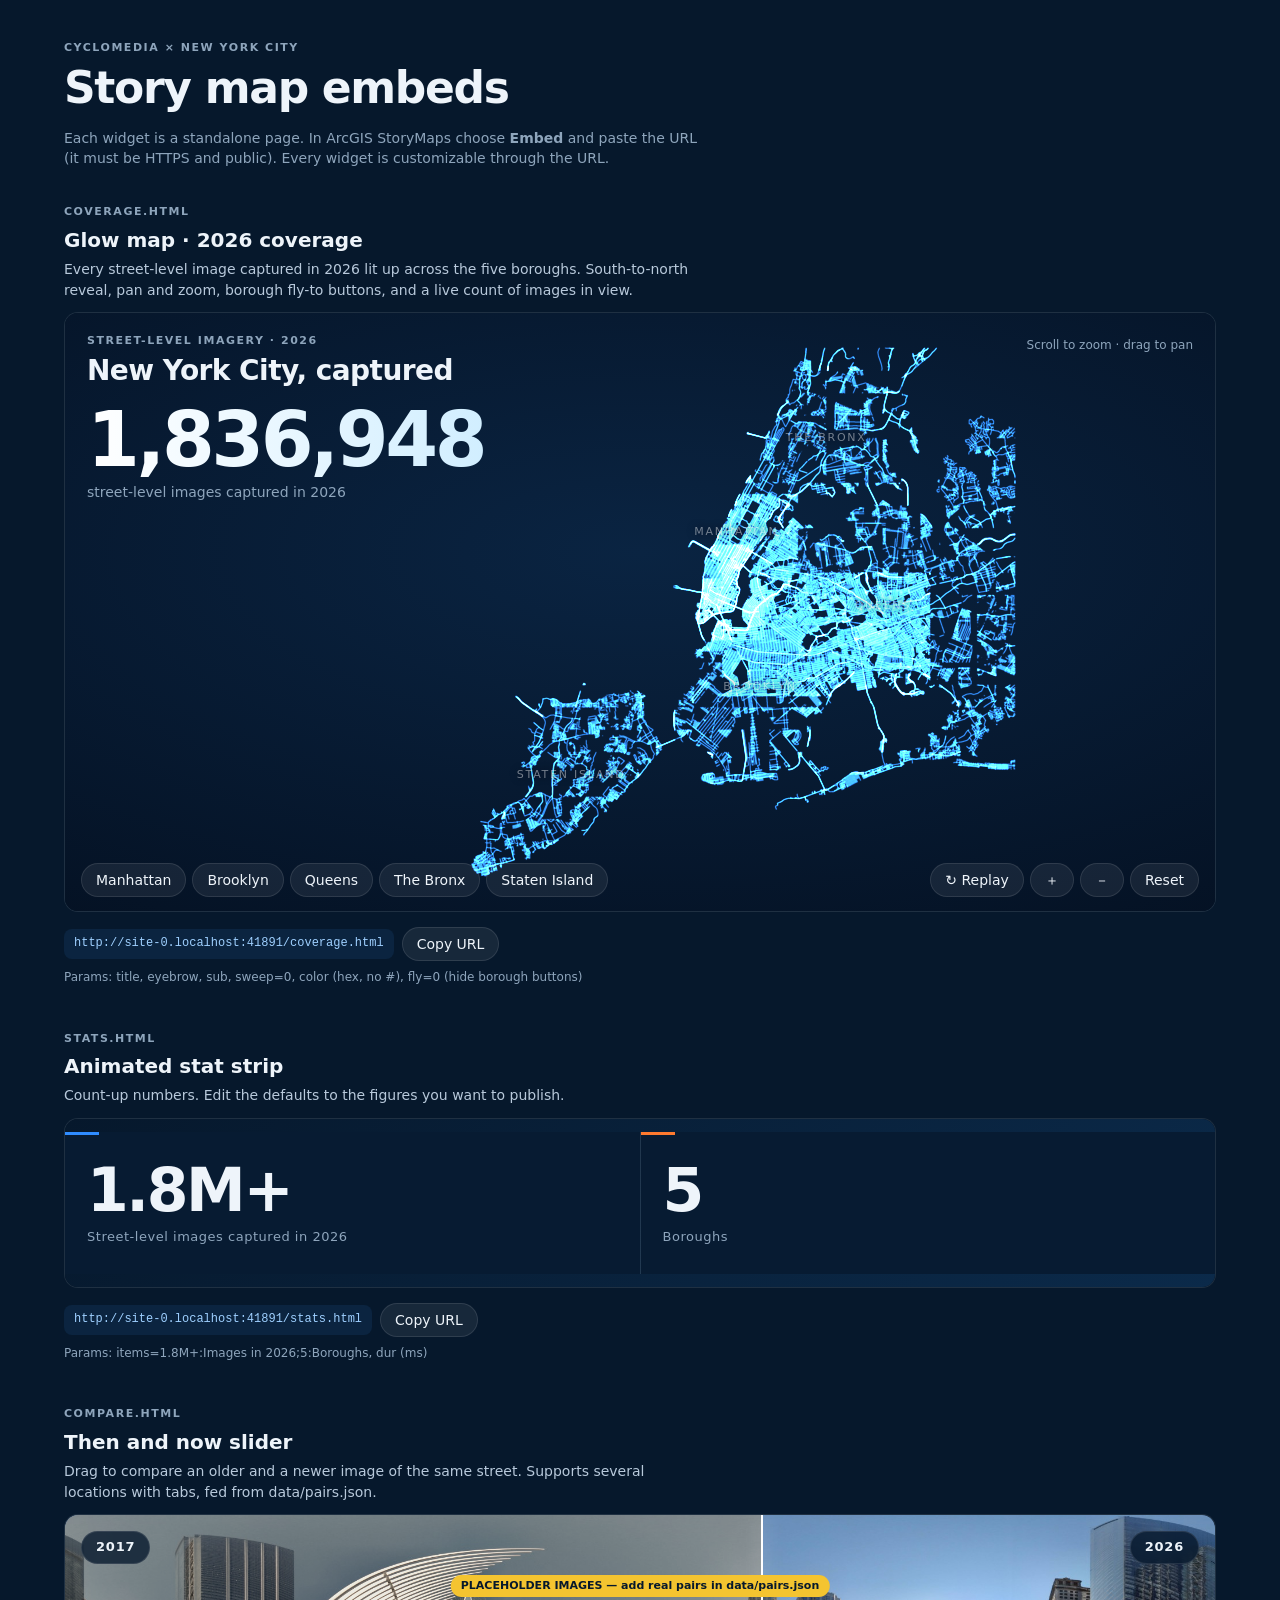
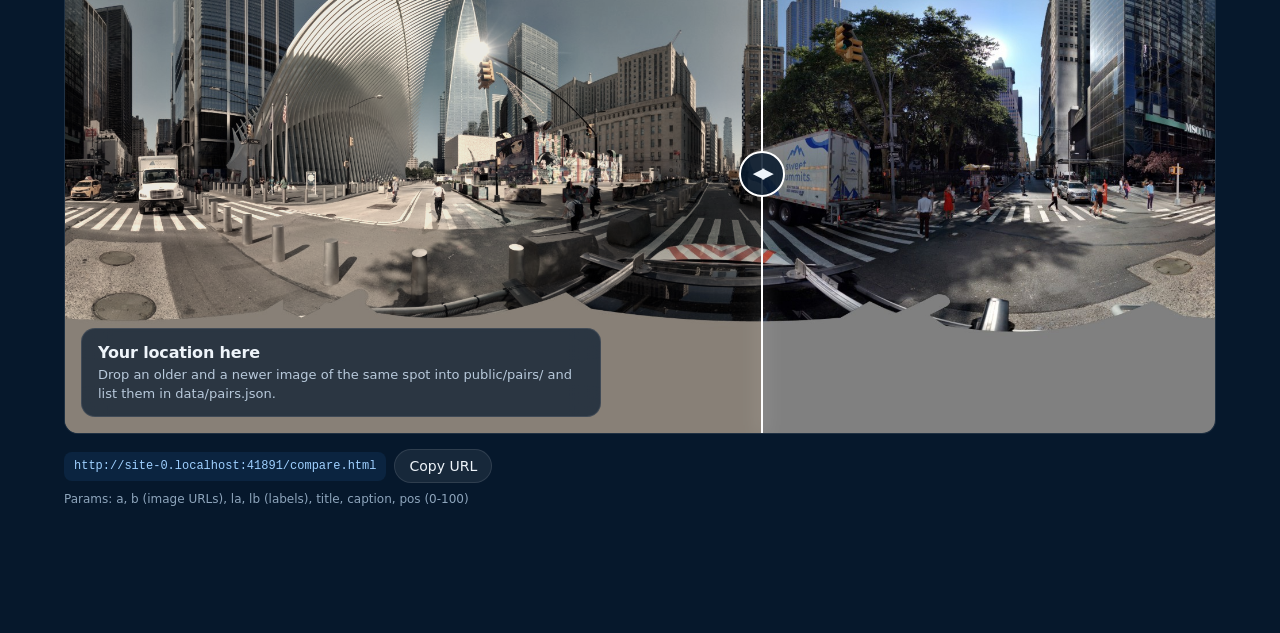
==== index.html @ e47feb4b "NYC story map embeds" ====
<!doctype html><html lang="en"><head><meta charset="utf-8"><meta name="viewport" content="width=device-width,initial-scale=1"><title>NYC Story Map Embeds</title>
<link rel="stylesheet" href="base.css"><style>
html,body{overflow:auto;height:auto}body{padding:40px clamp(16px,5vw,64px) 80px}
h1{font-size:clamp(28px,5vw,44px);letter-spacing:-.03em}.lead{color:var(--mut);max-width:640px;margin:8px 0 36px}
.card{margin-bottom:44px}.card h2{font-size:20px;margin:6px 0 4px}.card p{color:#b8c9db;max-width:640px;margin-bottom:12px}
iframe{width:100%;height:520px;border:1px solid var(--line);border-radius:14px;background:#06182c}iframe.short{height:170px}
.url{display:flex;gap:8px;margin-top:10px;align-items:center;flex-wrap:wrap}code{background:#0b2440;padding:6px 10px;border-radius:8px;font-size:12px;color:#9fd0ff;word-break:break-all}
</style></head><body>
<div class="eyebrow">Cyclomedia × New York City</div><h1>Story map embeds</h1>
<p class="lead">Each widget is a standalone page. In ArcGIS StoryMaps choose <b>Embed</b> and paste the URL (it must be HTTPS and public). Every widget is customizable through the URL.</p>
<div id="list"></div>
<script>
const W=[
['coverage.html','Glow map · 2026 coverage','Every street-level image captured in 2026 lit up across the five boroughs. South-to-north reveal, pan and zoom, borough fly-to buttons, and a live count of images in view.','','Params: title, eyebrow, sub, sweep=0, color (hex, no #), fly=0 (hide borough buttons)',600],
['stats.html','Animated stat strip','Count-up numbers. Edit the defaults to the figures you want to publish.','','Params: items=1.8M+:Images in 2026;5:Boroughs, dur (ms)',170],
['compare.html','Then and now slider','Drag to compare an older and a newer image of the same street. Supports several locations with tabs, fed from data/pairs.json.','','Params: a, b (image URLs), la, lb (labels), title, caption, pos (0-100)',520]];
const base=location.href.replace(/[^/]*$/,'');
W.forEach(([f,t,d,q,pp,h])=>{const el=document.createElement('div');el.className='card';
 el.innerHTML=`<div class="eyebrow">${f}</div><h2>${t}</h2><p>${d}</p><iframe loading="lazy" style="height:${h}px" src="${f}${q}"></iframe><div class="url"><code>${base}${f}${q}</code><button class="btn">Copy URL</button></div><p style="margin-top:8px;font-size:12px;color:#8ea5bc">${pp}</p>`;
 el.querySelector('button').onclick=e=>{navigator.clipboard.writeText(base+f+q);e.target.textContent='Copied ✓';setTimeout(()=>e.target.textContent='Copy URL',1500)};
 document.getElementById('list').appendChild(el)});
</script></body></html>
---- base.css ----
:root{--navy:#06182c;--navy2:#0b2440;--ink:#eef4fa;--mut:#8ea5bc;--blue:#2f8cff;--teal:#13c4a8;--or:#ff7a2f;--bx:#f4c430;--si:#a78bfa;--line:rgba(255,255,255,.10)}
*{box-sizing:border-box;margin:0;padding:0}
html,body{height:100%;background:var(--navy);color:var(--ink);font:14px/1.45 "Inter",system-ui,-apple-system,"Segoe UI",sans-serif;overflow:hidden;-webkit-font-smoothing:antialiased}
button{font:inherit;color:inherit;cursor:pointer}
.glass{background:rgba(8,26,46,.72);backdrop-filter:blur(14px);-webkit-backdrop-filter:blur(14px);border:1px solid var(--line);border-radius:14px}
.btn{background:rgba(255,255,255,.07);border:1px solid var(--line);border-radius:999px;height:34px;min-width:34px;padding:0 14px;display:inline-flex;align-items:center;justify-content:center;gap:6px;transition:.15s}
.btn:hover{background:rgba(255,255,255,.15)}
.btn.primary{background:var(--blue);border-color:transparent;font-weight:600}
.eyebrow{font-size:11px;letter-spacing:.14em;text-transform:uppercase;color:var(--mut);font-weight:600}
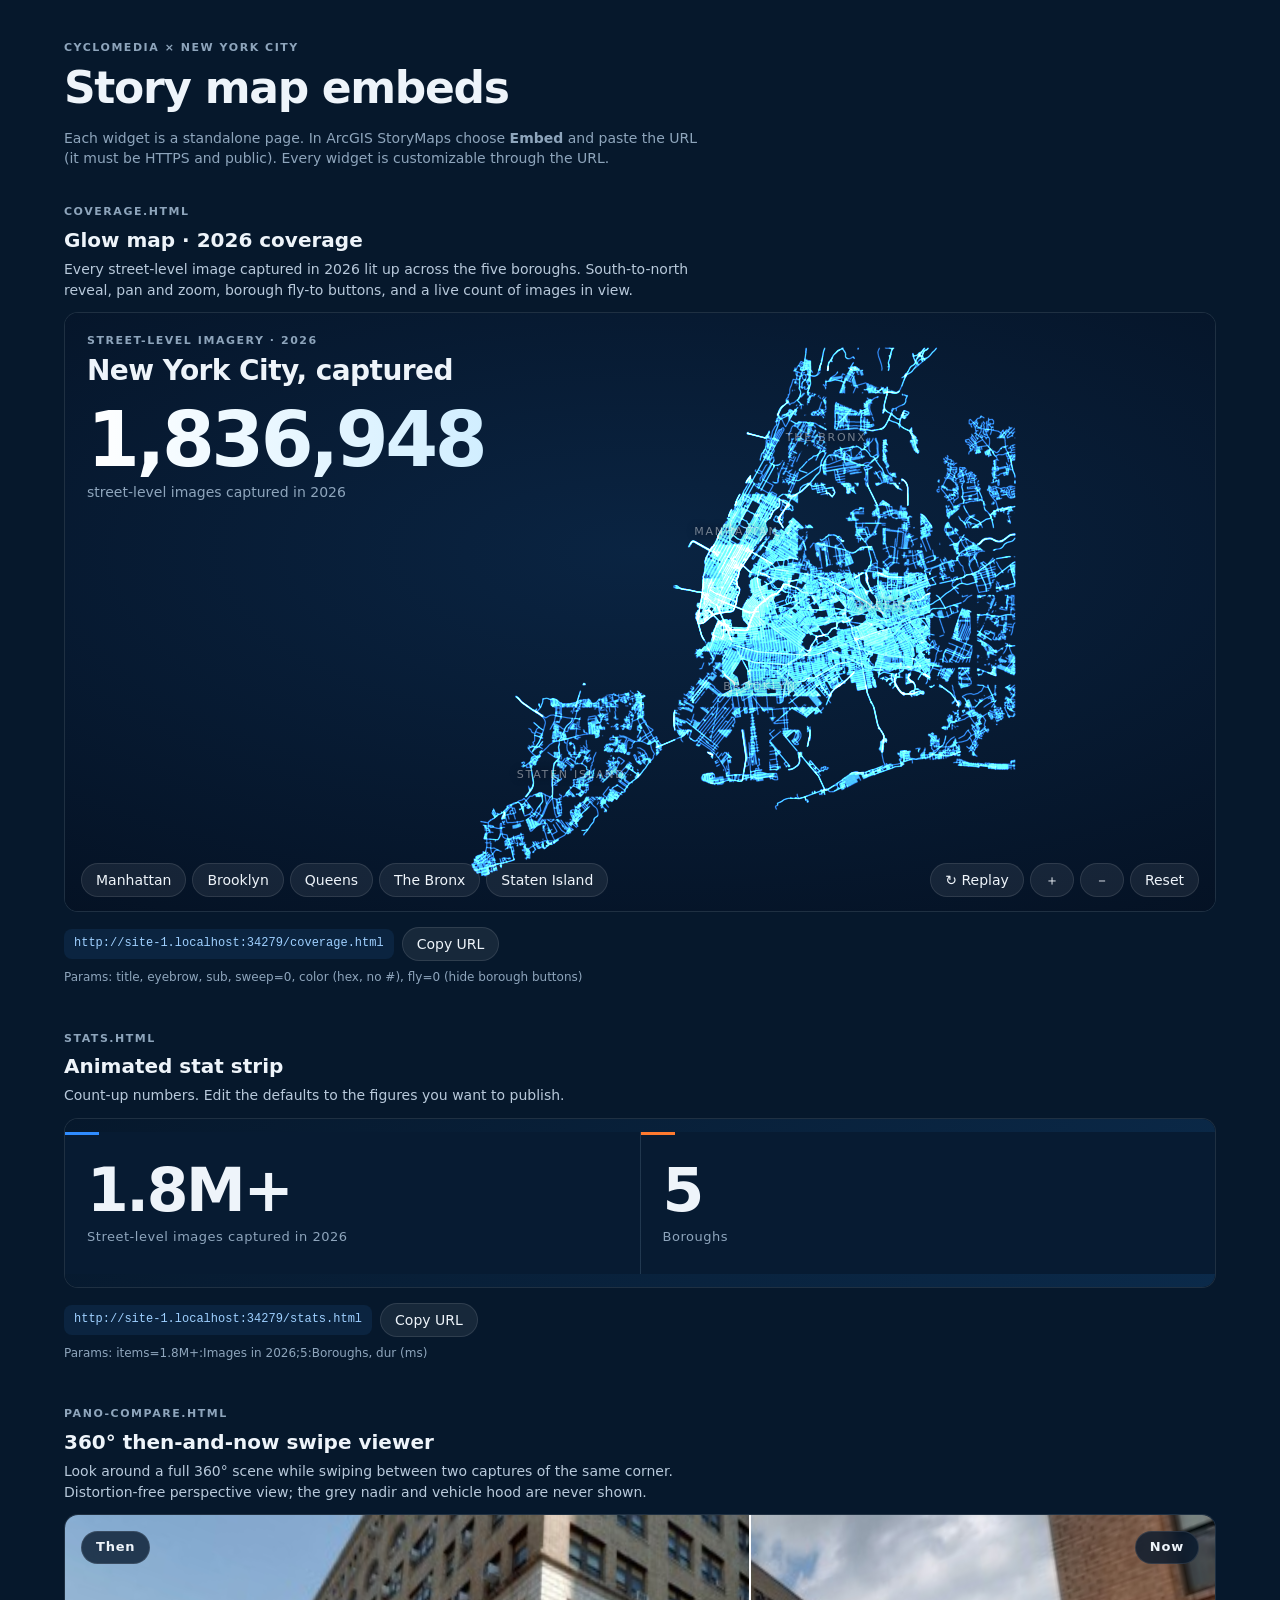
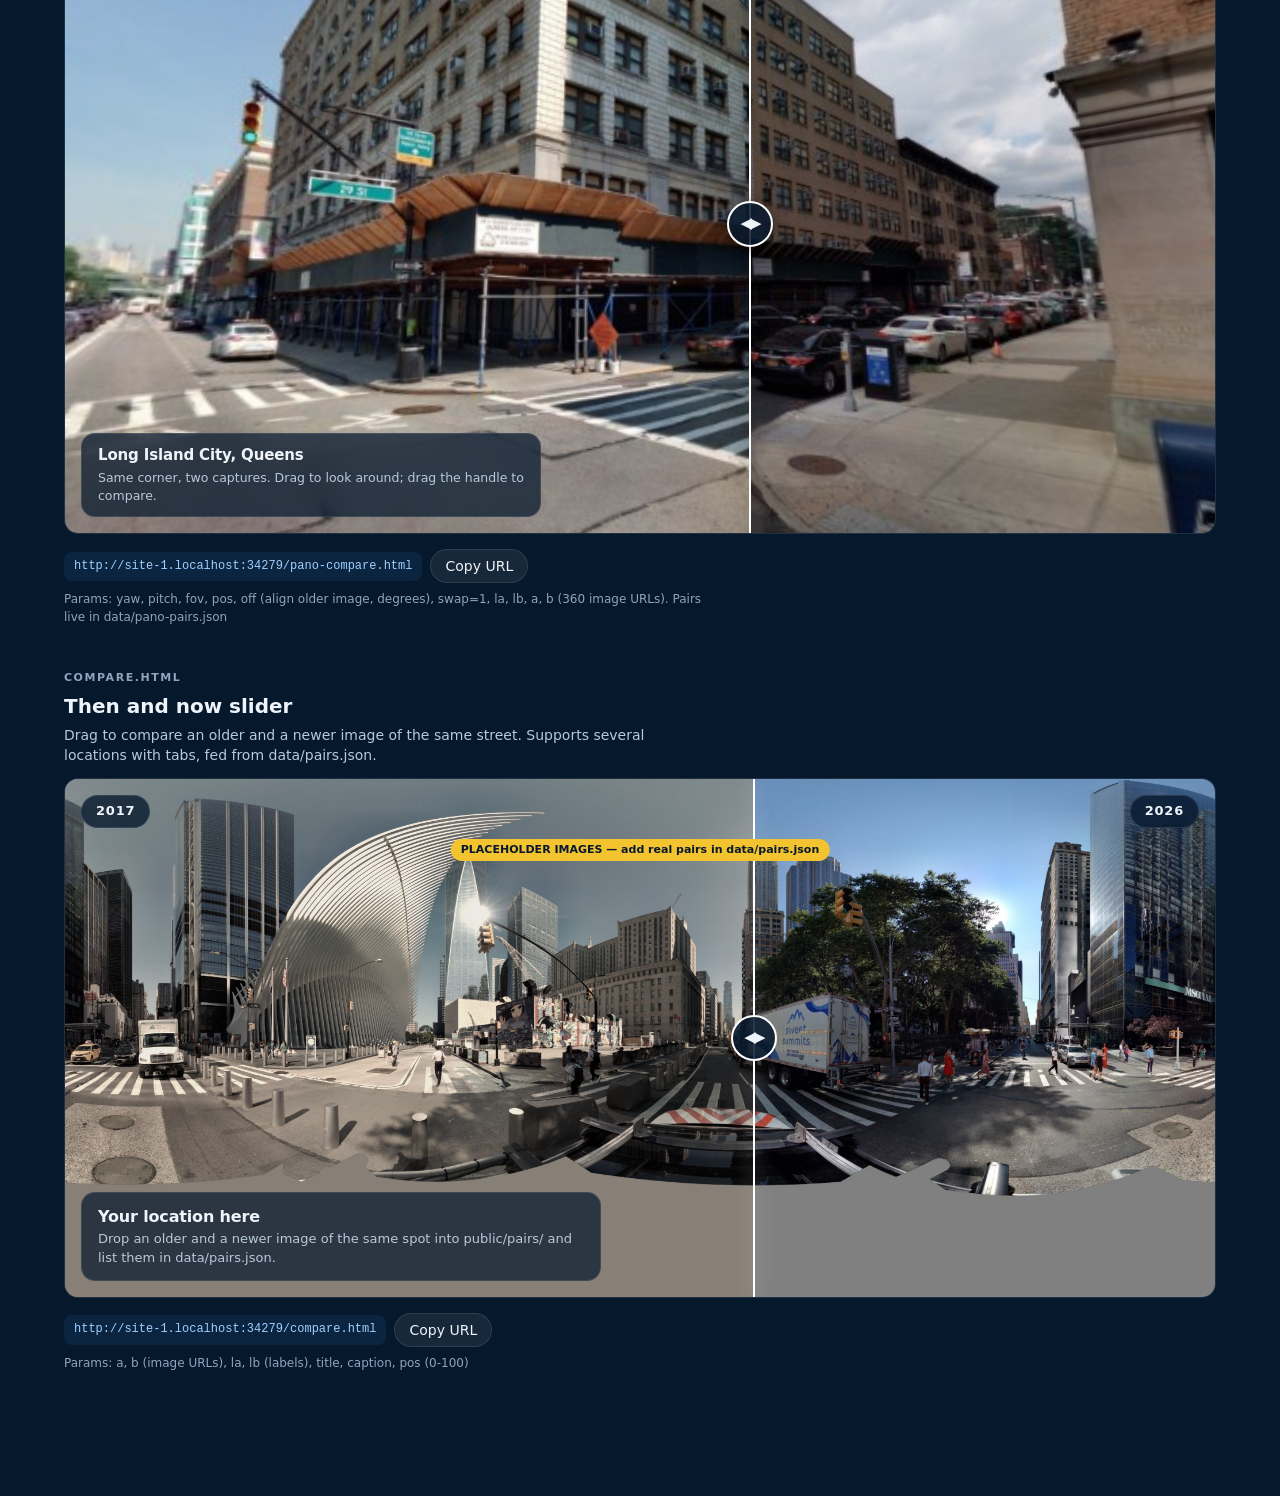
==== commit f35fabc8: "Add 360 then-and-now swipe viewer" ====
--- a/index.html
+++ b/index.html
@@ -13,6 +13,7 @@
 const W=[
 ['coverage.html','Glow map · 2026 coverage','Every street-level image captured in 2026 lit up across the five boroughs. South-to-north reveal, pan and zoom, borough fly-to buttons, and a live count of images in view.','','Params: title, eyebrow, sub, sweep=0, color (hex, no #), fly=0 (hide borough buttons)',600],
 ['stats.html','Animated stat strip','Count-up numbers. Edit the defaults to the figures you want to publish.','','Params: items=1.8M+:Images in 2026;5:Boroughs, dur (ms)',170],
+['pano-compare.html','360° then-and-now swipe viewer','Look around a full 360° scene while swiping between two captures of the same corner. Distortion-free perspective view; the grey nadir and vehicle hood are never shown.','','Params: yaw, pitch, fov, pos, off (align older image, degrees), swap=1, la, lb, a, b (360 image URLs). Pairs live in data/pano-pairs.json',620],
 ['compare.html','Then and now slider','Drag to compare an older and a newer image of the same street. Supports several locations with tabs, fed from data/pairs.json.','','Params: a, b (image URLs), la, lb (labels), title, caption, pos (0-100)',520]];
 const base=location.href.replace(/[^/]*$/,'');
 W.forEach(([f,t,d,q,pp,h])=>{const el=document.createElement('div');el.className='card';
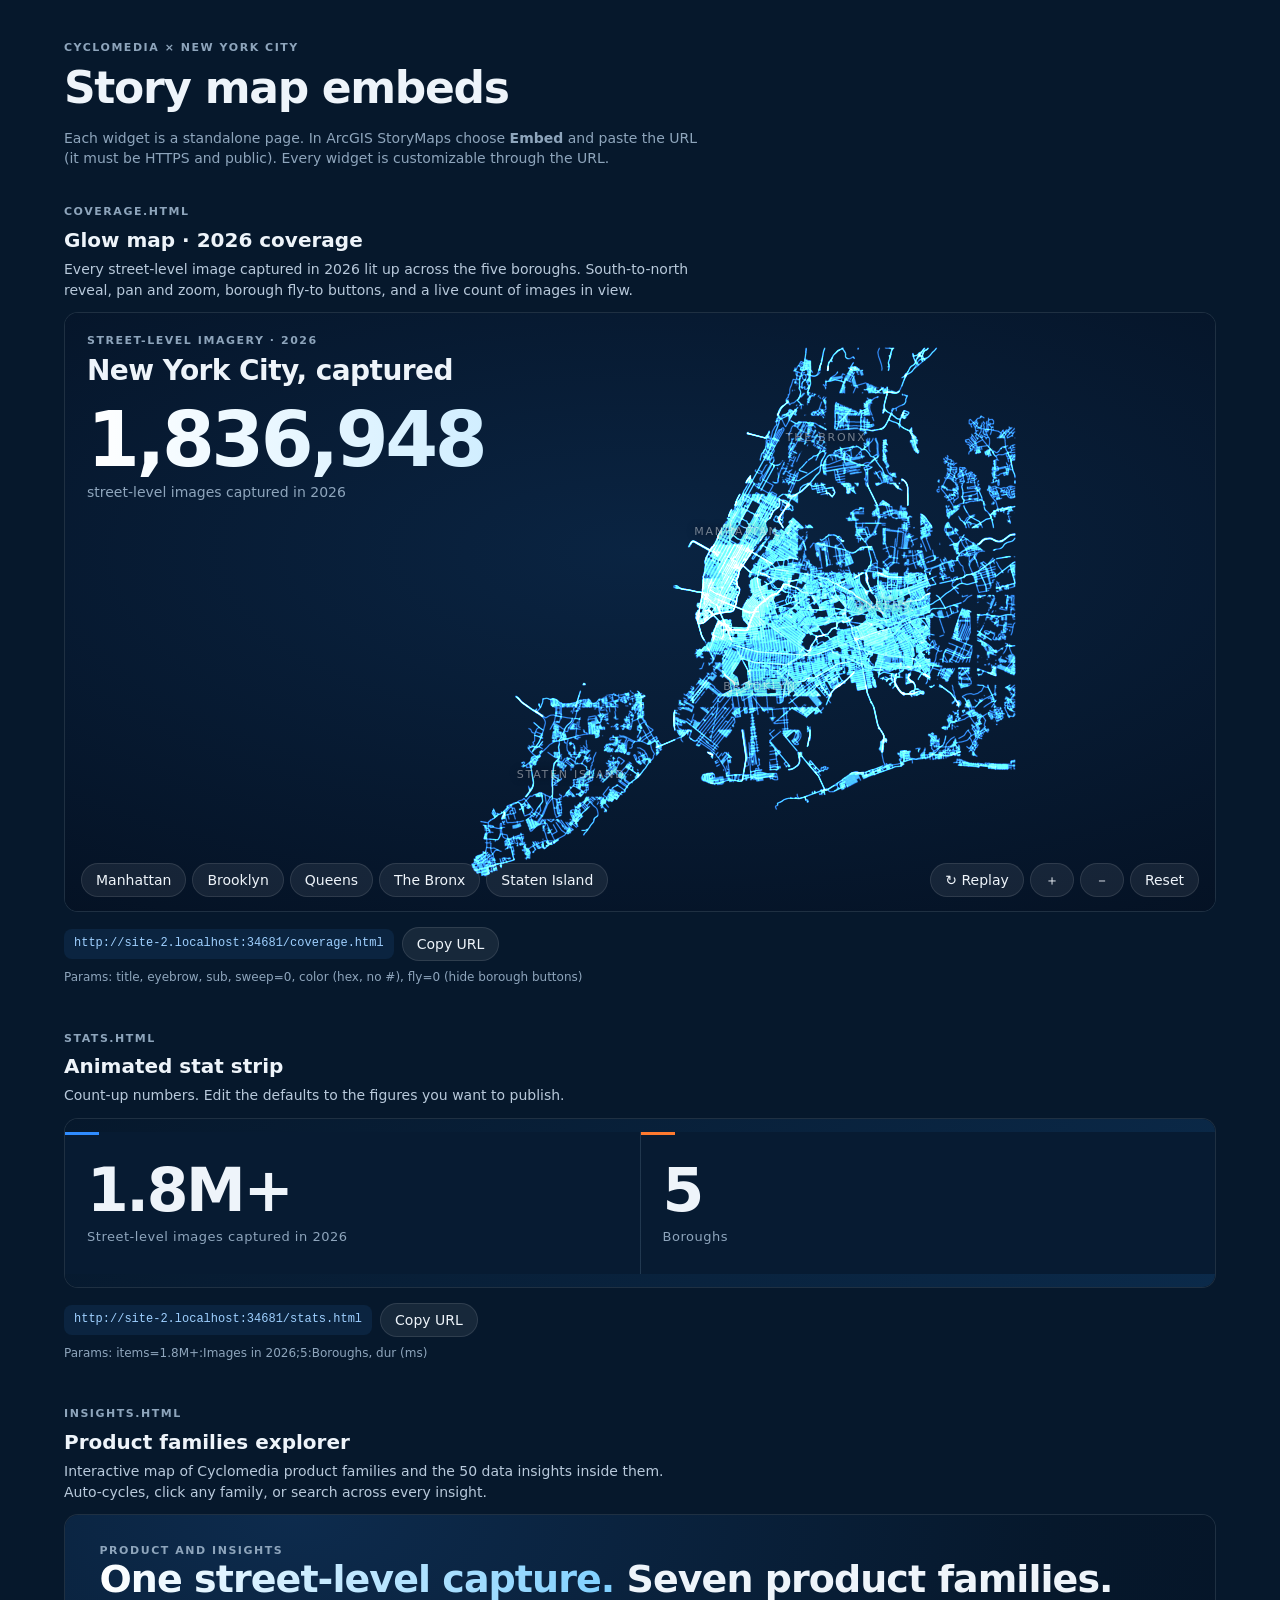
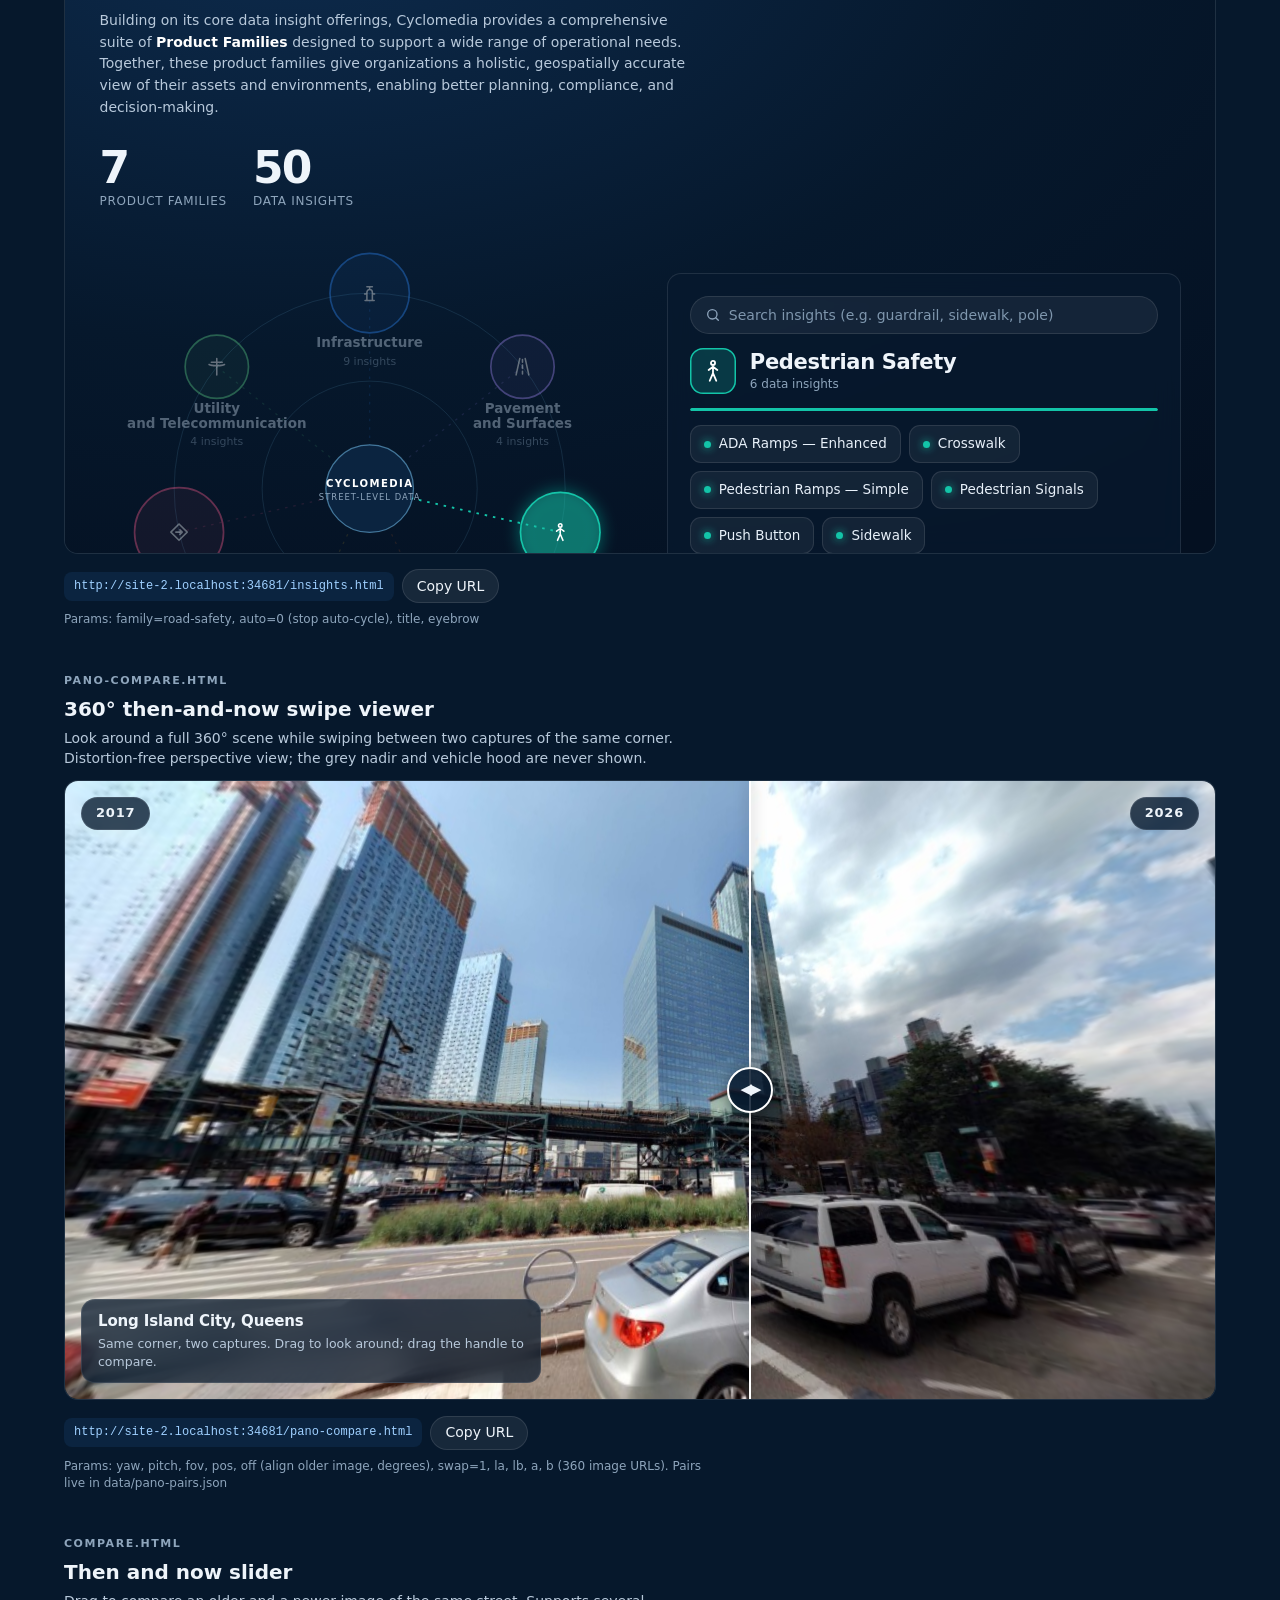
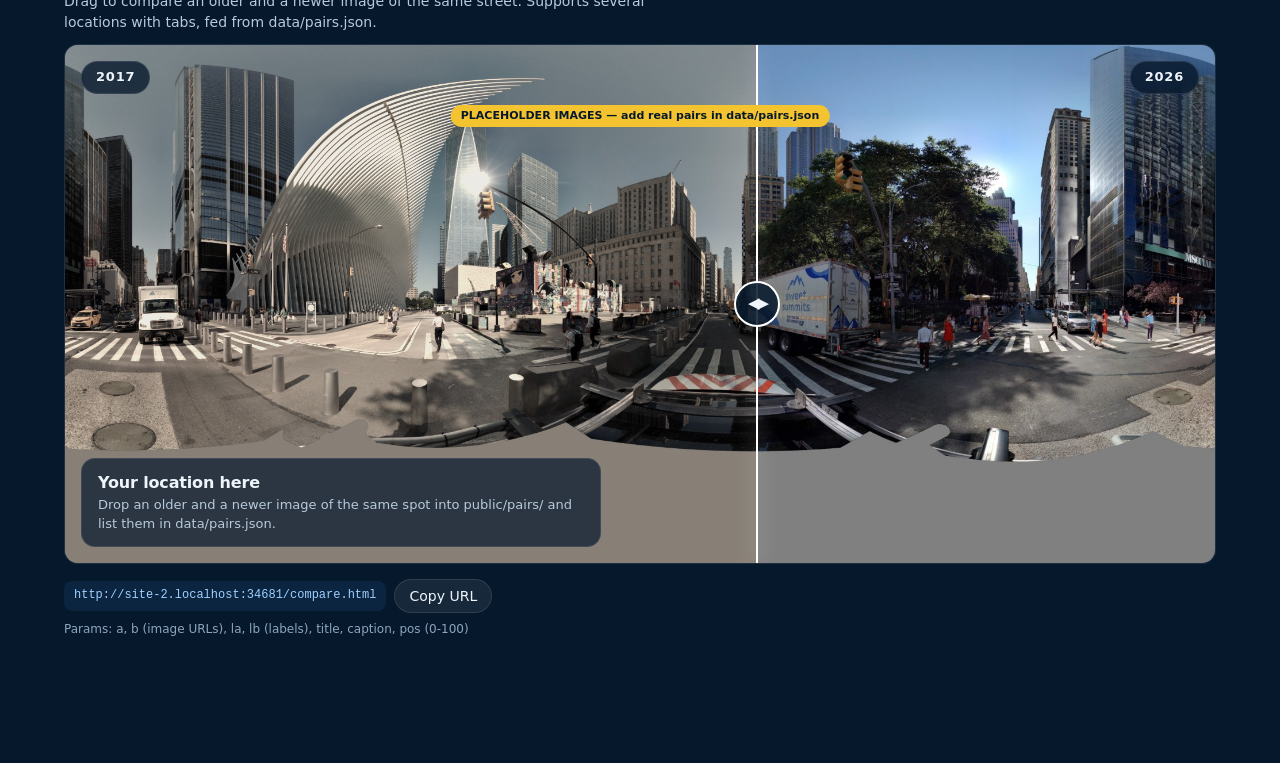
==== commit edb877f5: "Add product families explorer" ====
--- a/index.html
+++ b/index.html
@@ -13,6 +13,7 @@
 const W=[
 ['coverage.html','Glow map · 2026 coverage','Every street-level image captured in 2026 lit up across the five boroughs. South-to-north reveal, pan and zoom, borough fly-to buttons, and a live count of images in view.','','Params: title, eyebrow, sub, sweep=0, color (hex, no #), fly=0 (hide borough buttons)',600],
 ['stats.html','Animated stat strip','Count-up numbers. Edit the defaults to the figures you want to publish.','','Params: items=1.8M+:Images in 2026;5:Boroughs, dur (ms)',170],
+['insights.html','Product families explorer','Interactive map of Cyclomedia product families and the 50 data insights inside them. Auto-cycles, click any family, or search across every insight.','','Params: family=road-safety, auto=0 (stop auto-cycle), title, eyebrow',640],
 ['pano-compare.html','360° then-and-now swipe viewer','Look around a full 360° scene while swiping between two captures of the same corner. Distortion-free perspective view; the grey nadir and vehicle hood are never shown.','','Params: yaw, pitch, fov, pos, off (align older image, degrees), swap=1, la, lb, a, b (360 image URLs). Pairs live in data/pano-pairs.json',620],
 ['compare.html','Then and now slider','Drag to compare an older and a newer image of the same street. Supports several locations with tabs, fed from data/pairs.json.','','Params: a, b (image URLs), la, lb (labels), title, caption, pos (0-100)',520]];
 const base=location.href.replace(/[^/]*$/,'');
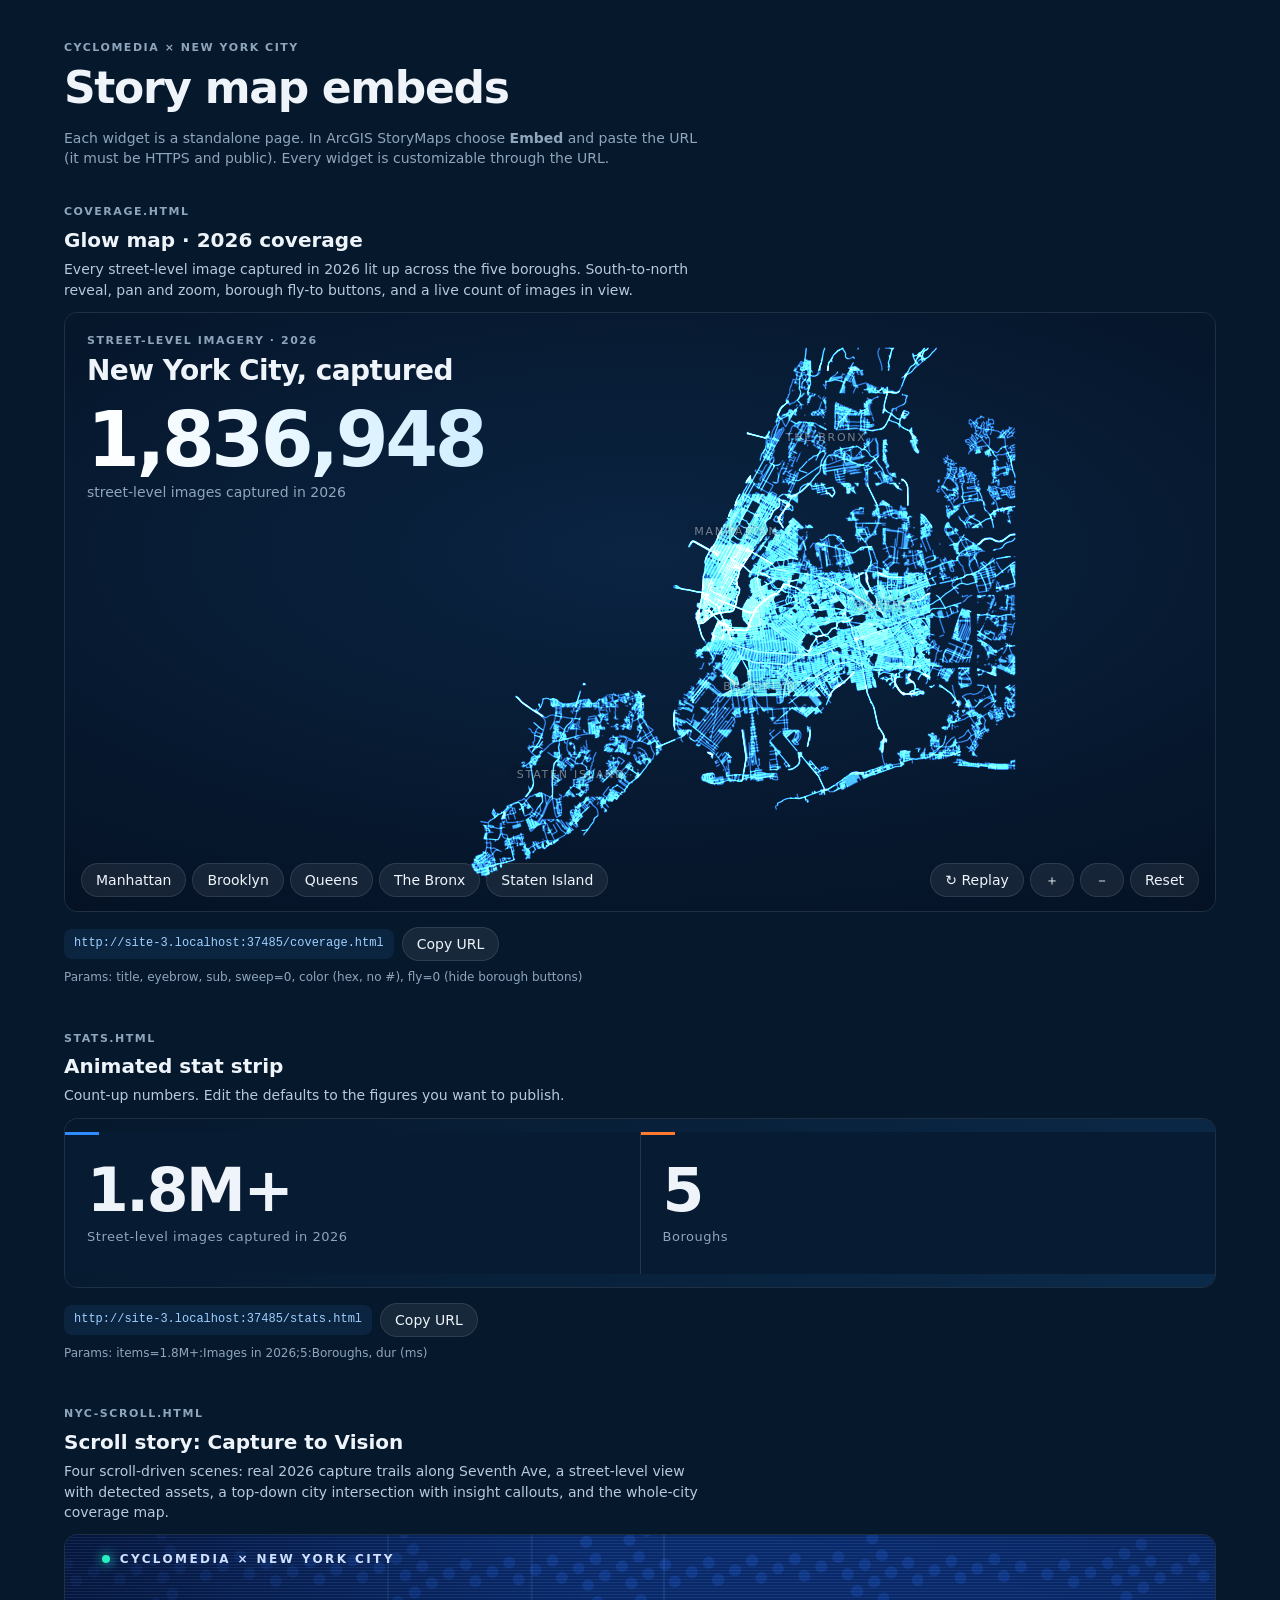
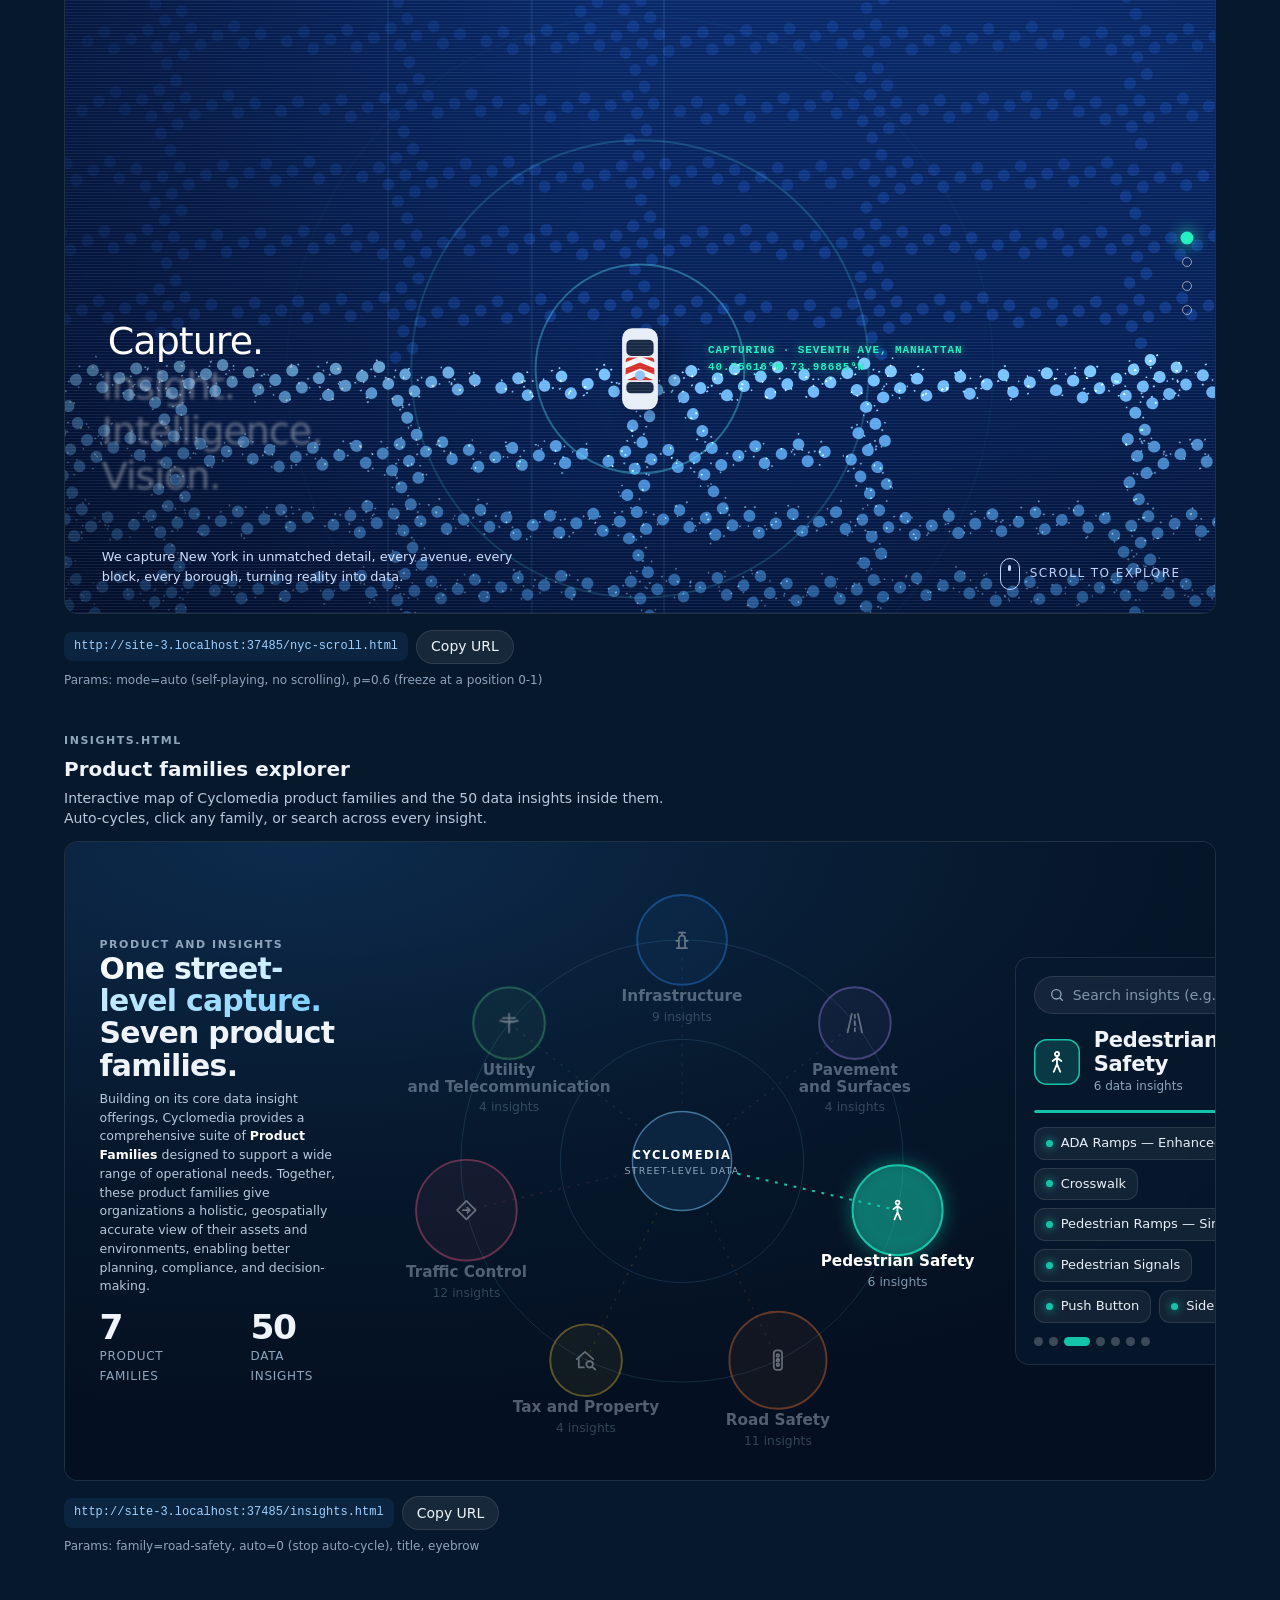
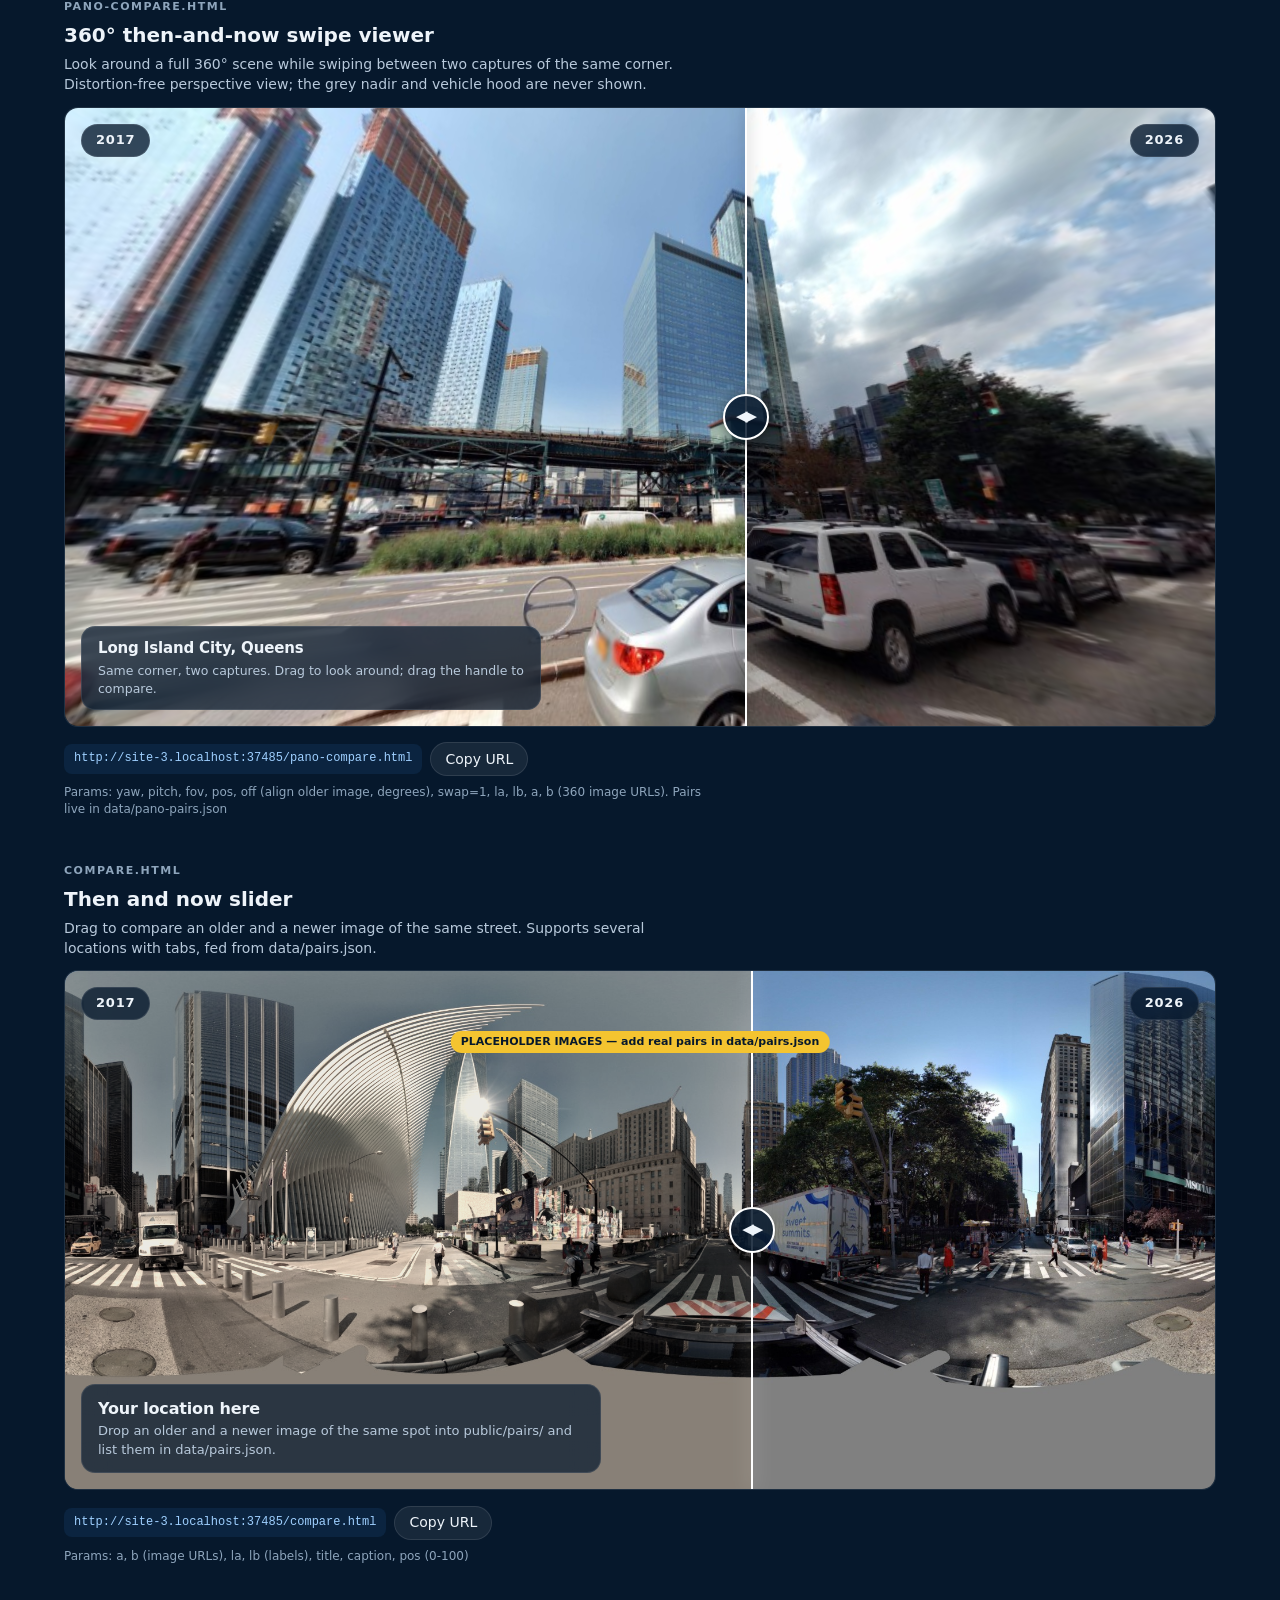
==== commit 8875fcbe: "Add scroll-driven NYC story (capture to vision)" ====
--- a/index.html
+++ b/index.html
@@ -13,6 +13,7 @@
 const W=[
 ['coverage.html','Glow map · 2026 coverage','Every street-level image captured in 2026 lit up across the five boroughs. South-to-north reveal, pan and zoom, borough fly-to buttons, and a live count of images in view.','','Params: title, eyebrow, sub, sweep=0, color (hex, no #), fly=0 (hide borough buttons)',600],
 ['stats.html','Animated stat strip','Count-up numbers. Edit the defaults to the figures you want to publish.','','Params: items=1.8M+:Images in 2026;5:Boroughs, dur (ms)',170],
+['nyc-scroll.html','Scroll story: Capture to Vision','Four scroll-driven scenes: real 2026 capture trails along Seventh Ave, a street-level view with detected assets, a top-down city intersection with insight callouts, and the whole-city coverage map.','','Params: mode=auto (self-playing, no scrolling), p=0.6 (freeze at a position 0-1)',680],
 ['insights.html','Product families explorer','Interactive map of Cyclomedia product families and the 50 data insights inside them. Auto-cycles, click any family, or search across every insight.','','Params: family=road-safety, auto=0 (stop auto-cycle), title, eyebrow',640],
 ['pano-compare.html','360° then-and-now swipe viewer','Look around a full 360° scene while swiping between two captures of the same corner. Distortion-free perspective view; the grey nadir and vehicle hood are never shown.','','Params: yaw, pitch, fov, pos, off (align older image, degrees), swap=1, la, lb, a, b (360 image URLs). Pairs live in data/pano-pairs.json',620],
 ['compare.html','Then and now slider','Drag to compare an older and a newer image of the same street. Supports several locations with tabs, fed from data/pairs.json.','','Params: a, b (image URLs), la, lb (labels), title, caption, pos (0-100)',520]];
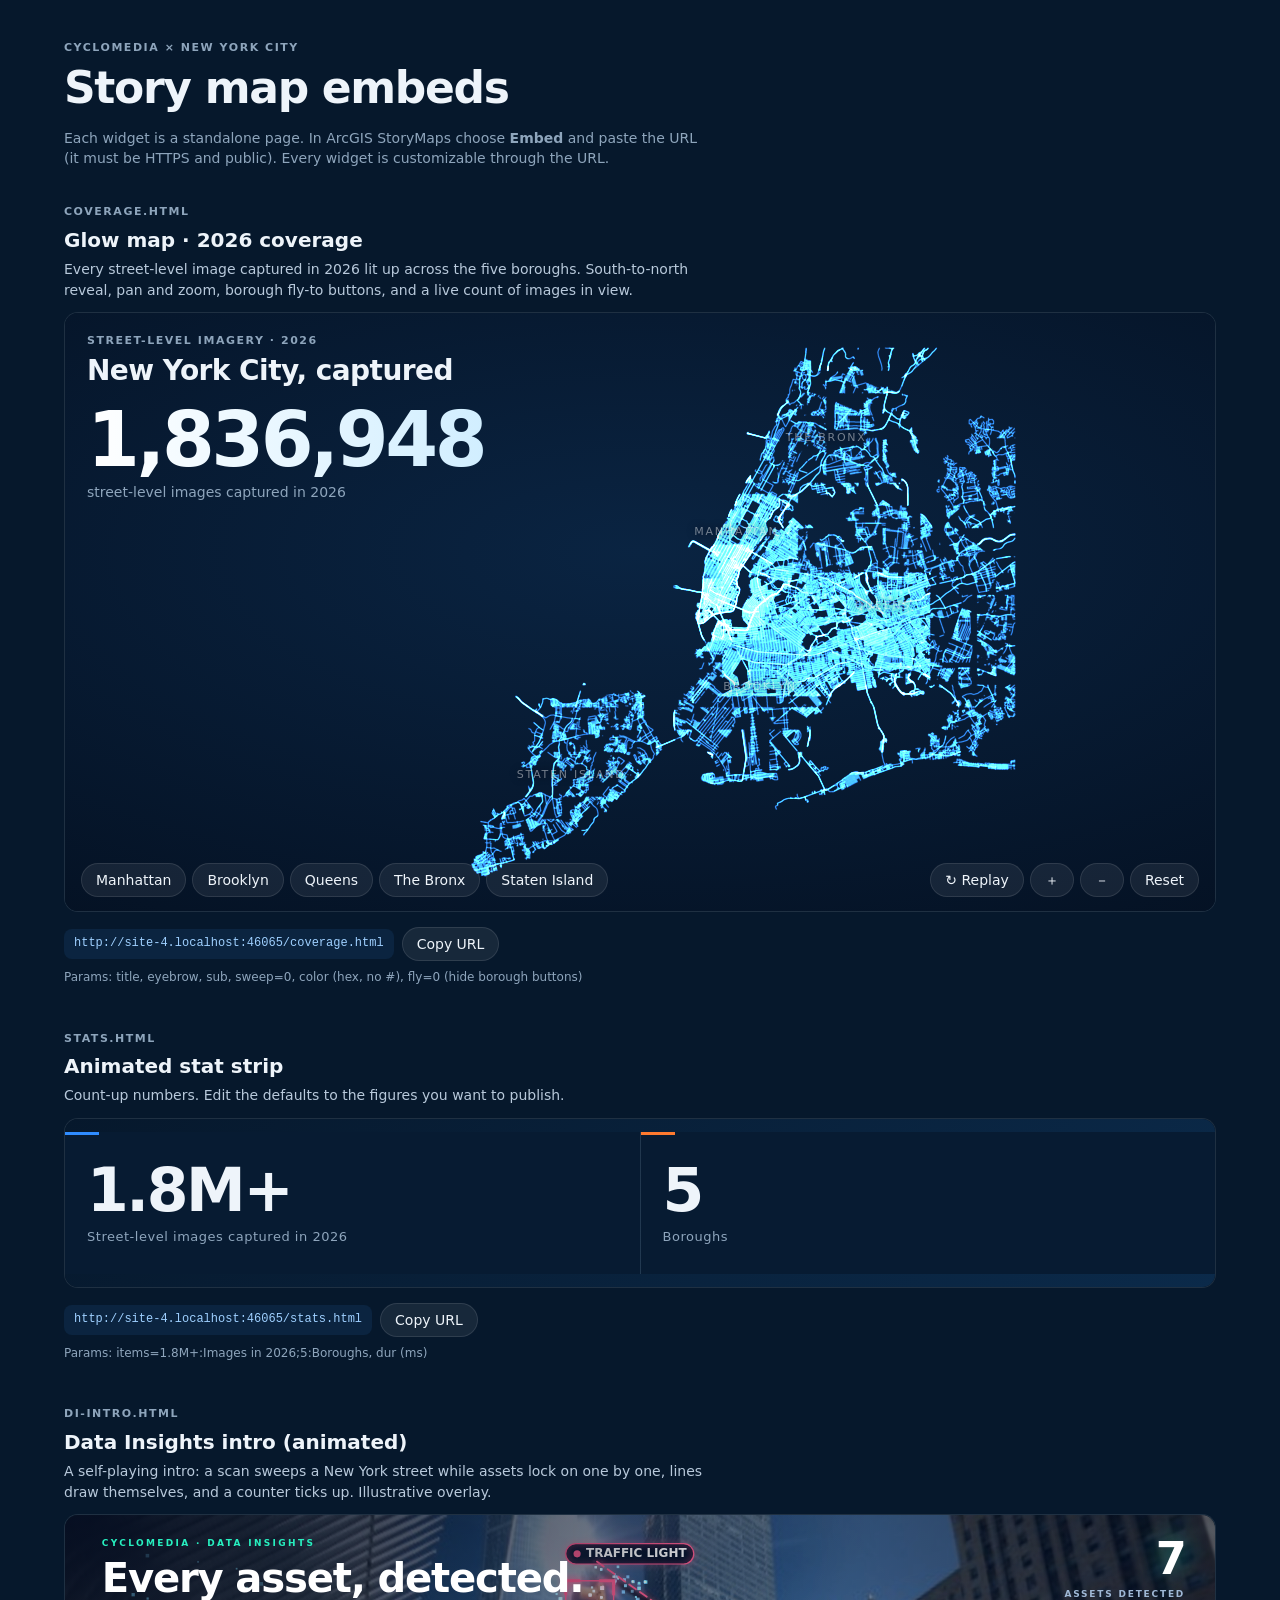
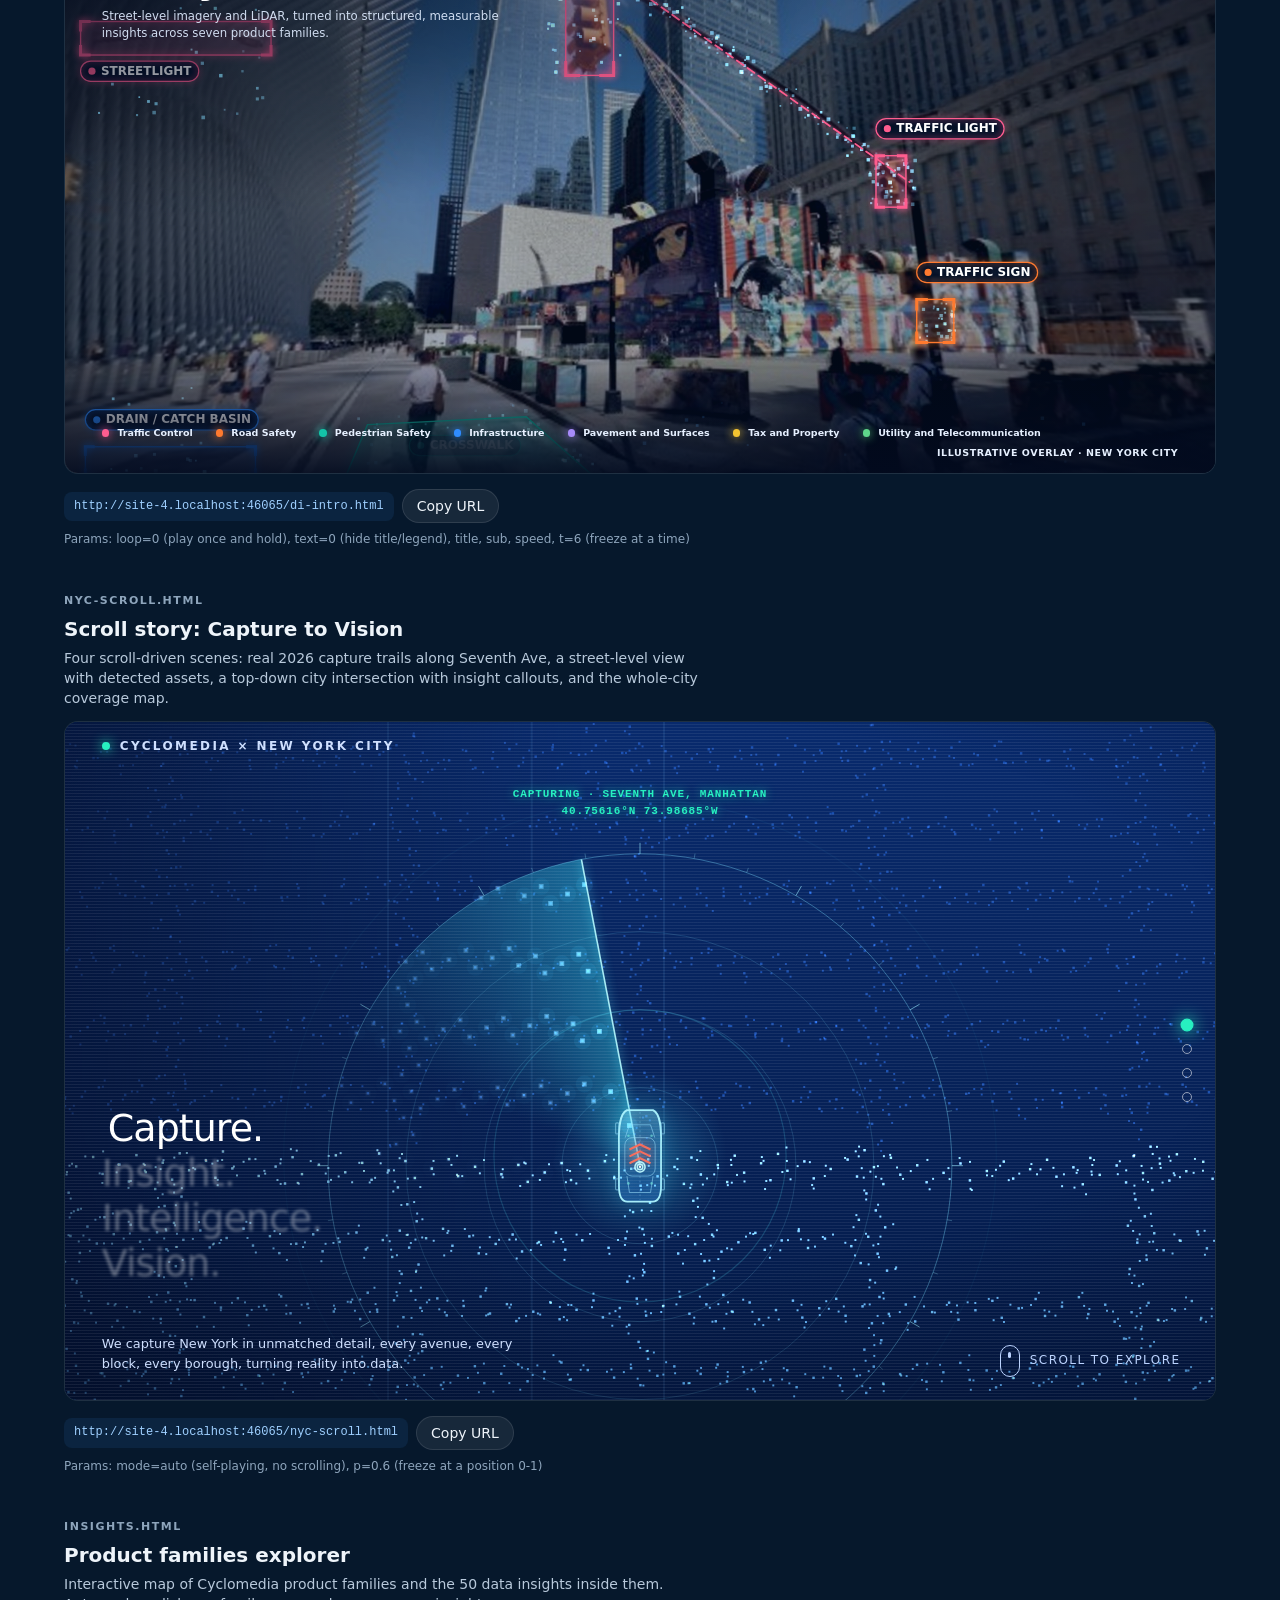
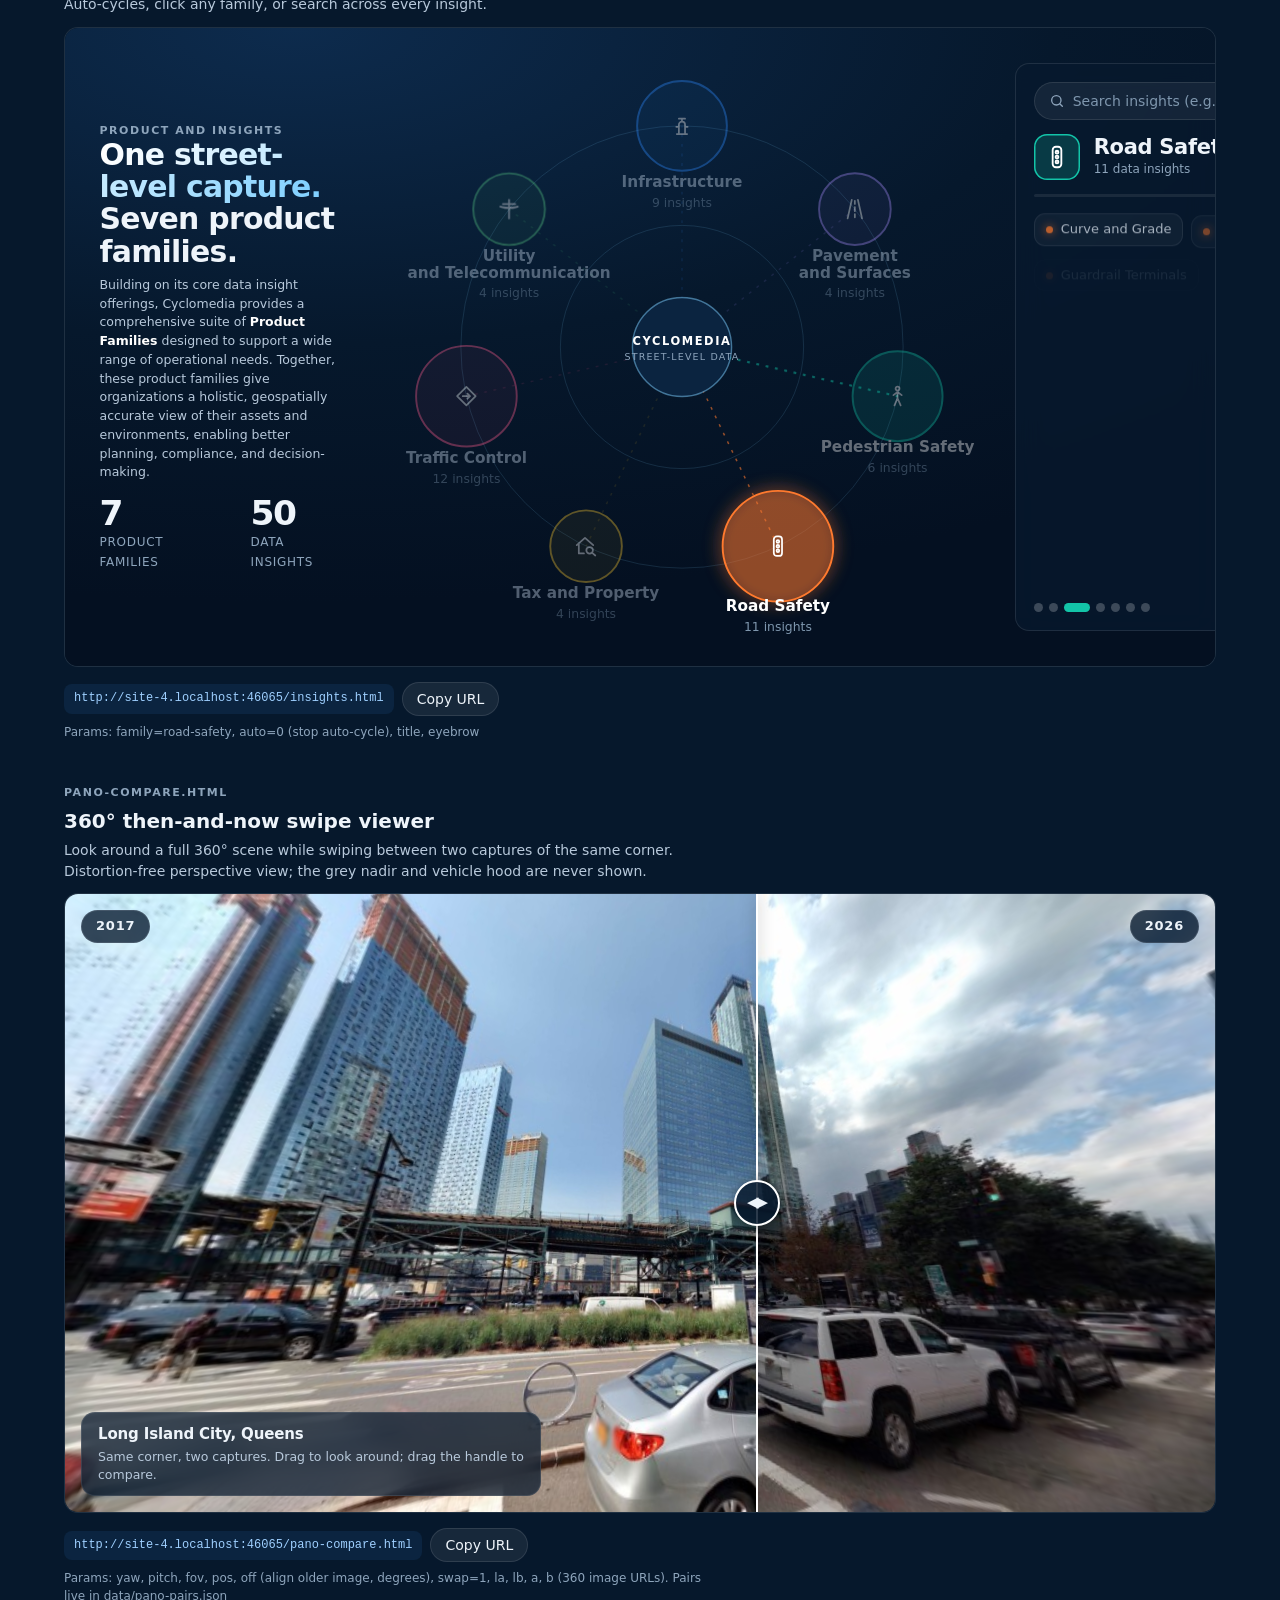
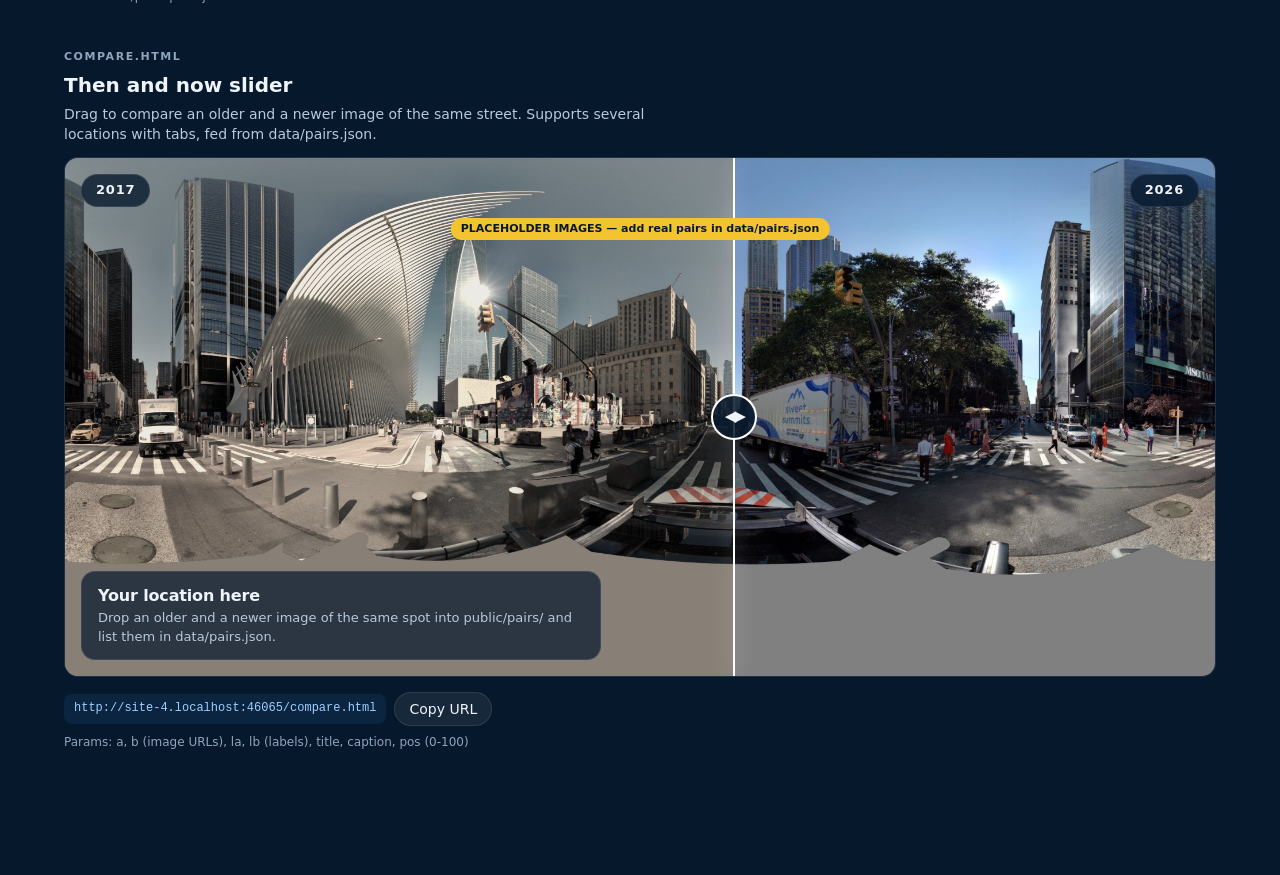
==== commit 0d23e050: "Add animated Data Insights intro" ====
--- a/index.html
+++ b/index.html
@@ -13,6 +13,7 @@
 const W=[
 ['coverage.html','Glow map · 2026 coverage','Every street-level image captured in 2026 lit up across the five boroughs. South-to-north reveal, pan and zoom, borough fly-to buttons, and a live count of images in view.','','Params: title, eyebrow, sub, sweep=0, color (hex, no #), fly=0 (hide borough buttons)',600],
 ['stats.html','Animated stat strip','Count-up numbers. Edit the defaults to the figures you want to publish.','','Params: items=1.8M+:Images in 2026;5:Boroughs, dur (ms)',170],
+['di-intro.html','Data Insights intro (animated)','A self-playing intro: a scan sweeps a New York street while assets lock on one by one, lines draw themselves, and a counter ticks up. Illustrative overlay.','','Params: loop=0 (play once and hold), text=0 (hide title/legend), title, sub, speed, t=6 (freeze at a time)',560],
 ['nyc-scroll.html','Scroll story: Capture to Vision','Four scroll-driven scenes: real 2026 capture trails along Seventh Ave, a street-level view with detected assets, a top-down city intersection with insight callouts, and the whole-city coverage map.','','Params: mode=auto (self-playing, no scrolling), p=0.6 (freeze at a position 0-1)',680],
 ['insights.html','Product families explorer','Interactive map of Cyclomedia product families and the 50 data insights inside them. Auto-cycles, click any family, or search across every insight.','','Params: family=road-safety, auto=0 (stop auto-cycle), title, eyebrow',640],
 ['pano-compare.html','360° then-and-now swipe viewer','Look around a full 360° scene while swiping between two captures of the same corner. Distortion-free perspective view; the grey nadir and vehicle hood are never shown.','','Params: yaw, pitch, fov, pos, off (align older image, degrees), swap=1, la, lb, a, b (360 image URLs). Pairs live in data/pano-pairs.json',620],
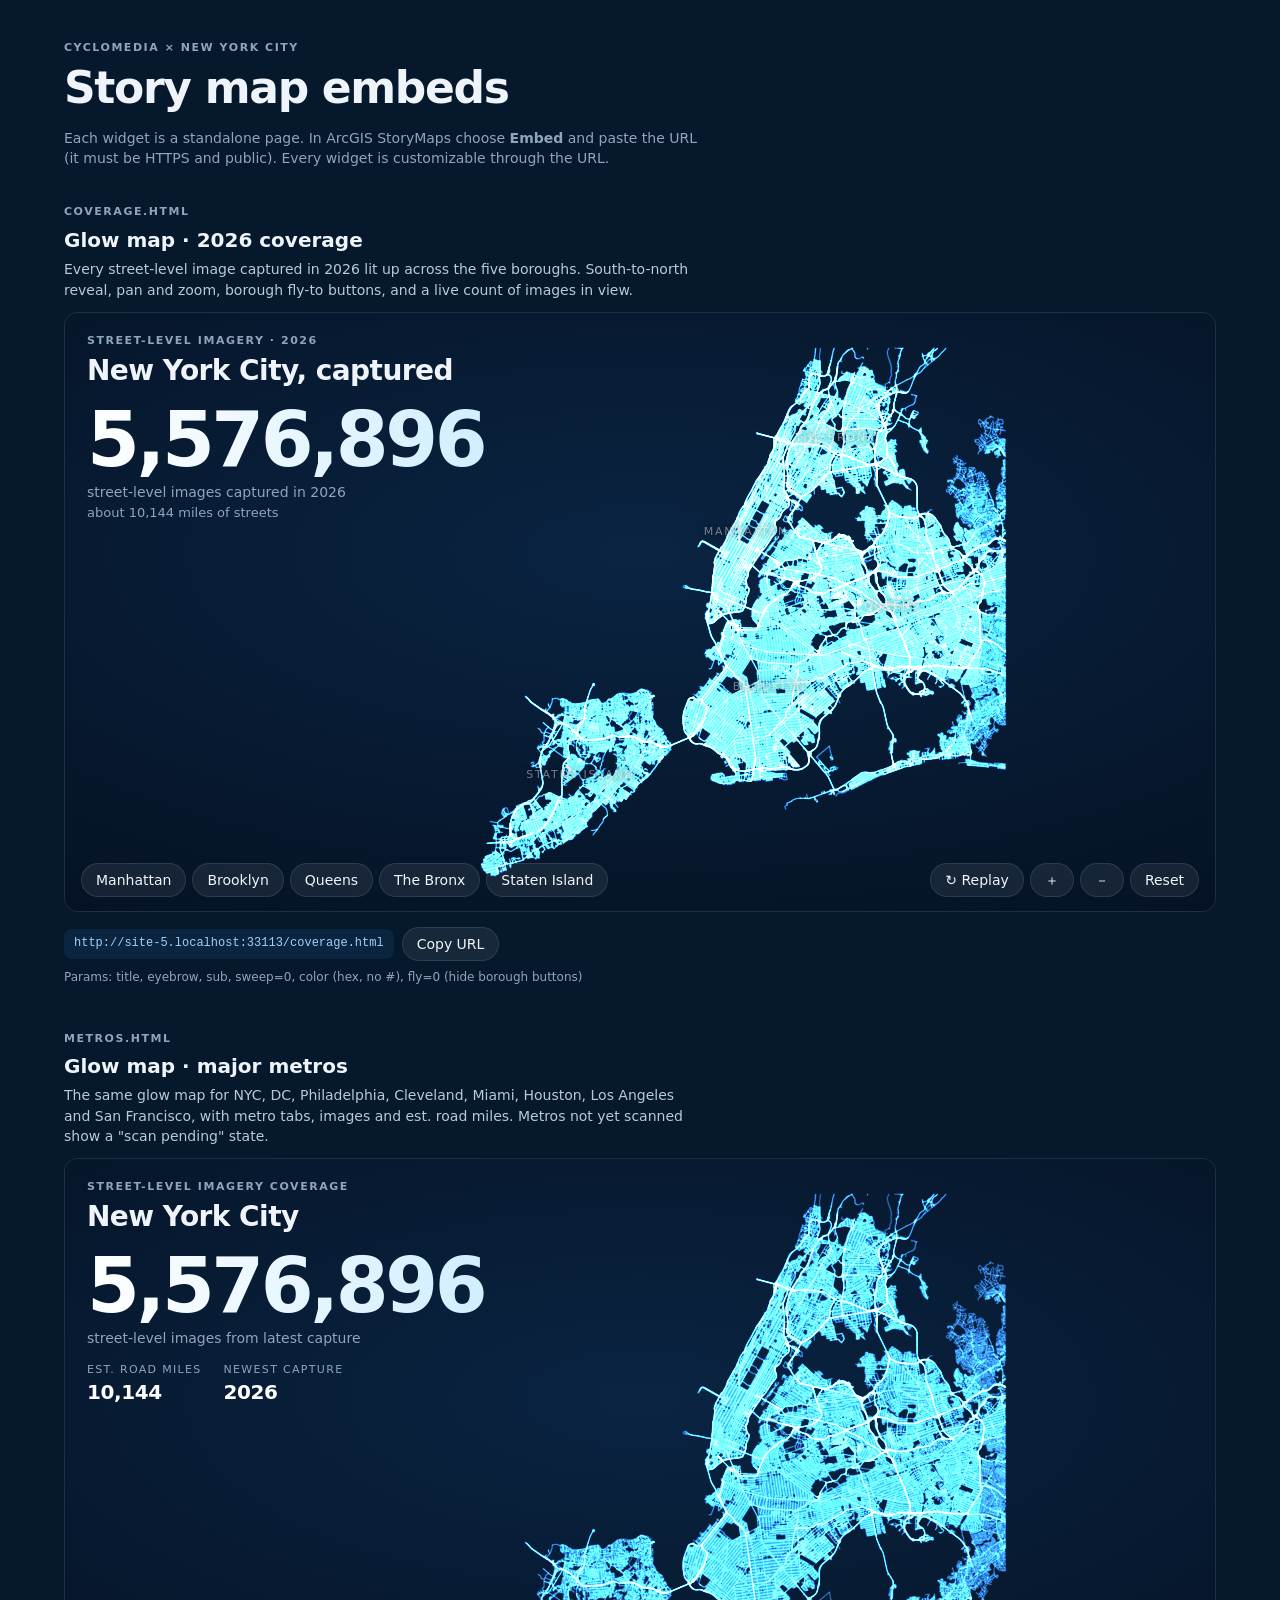
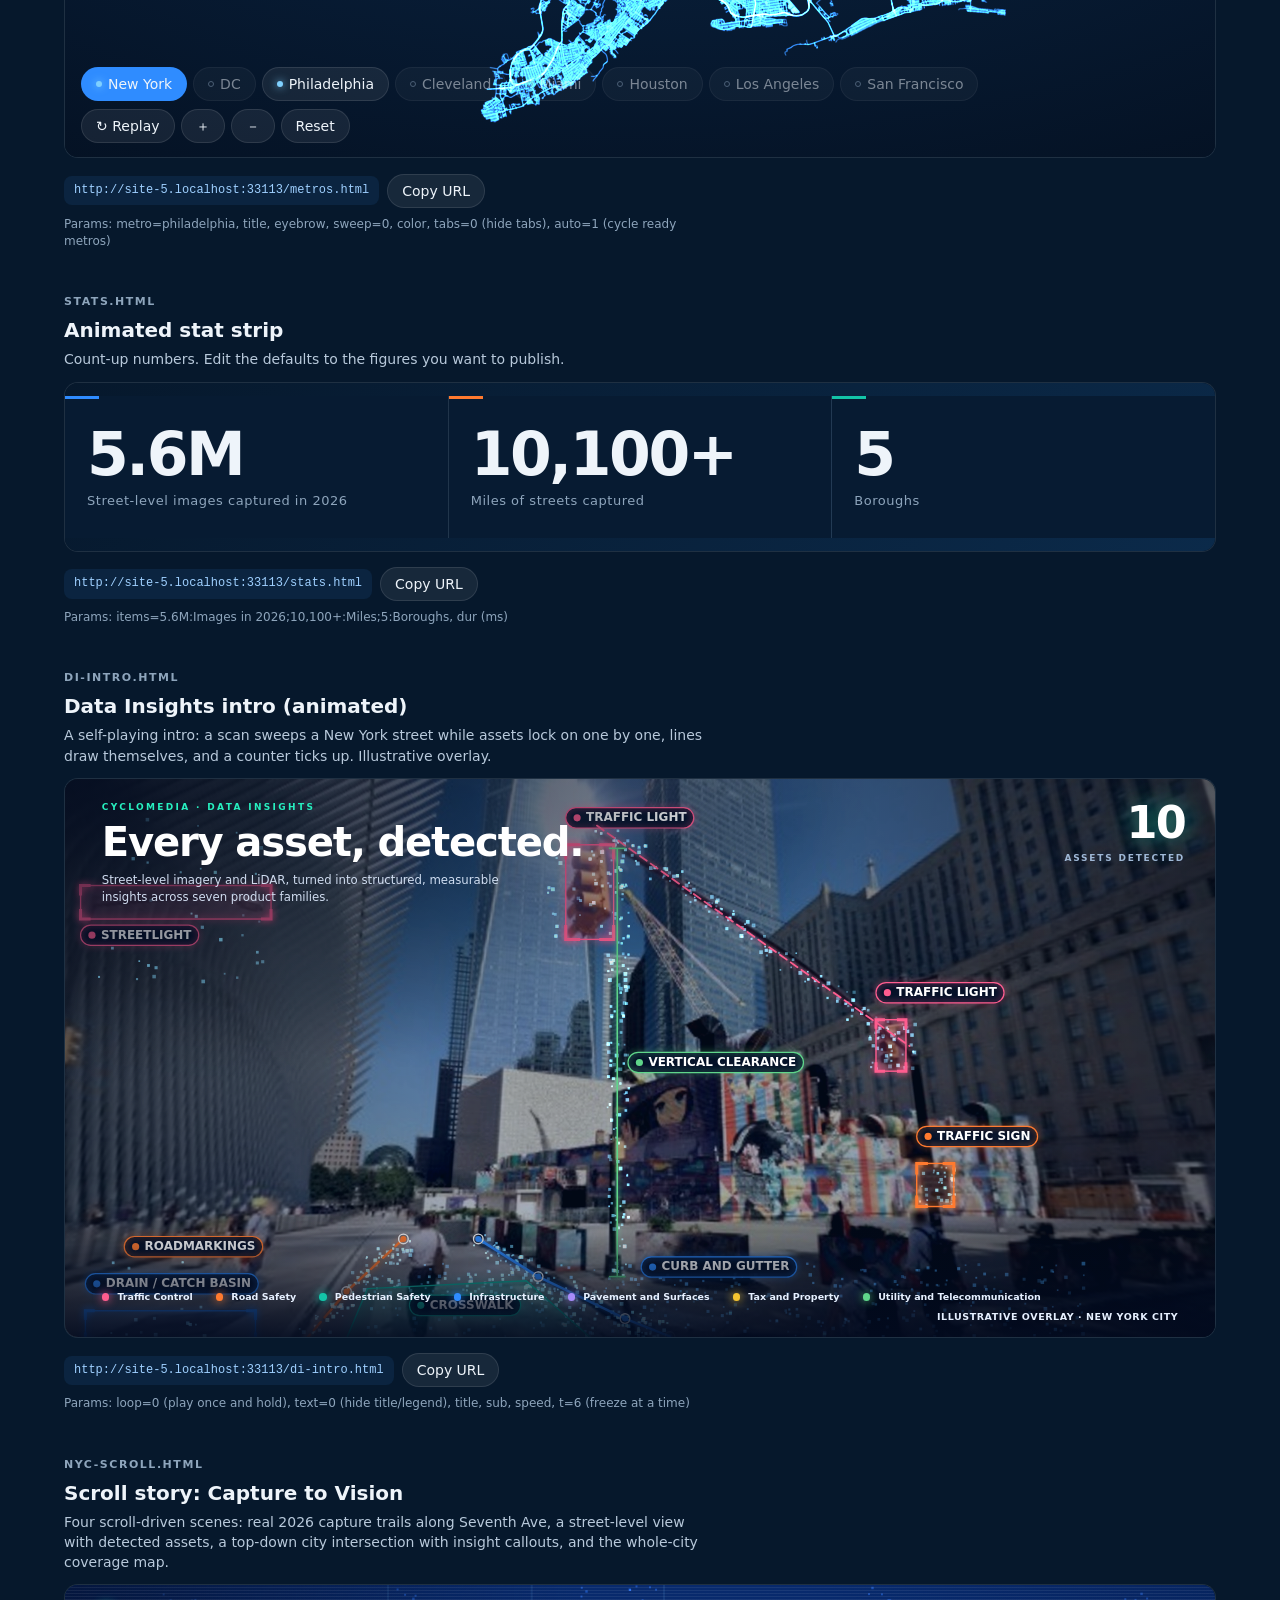
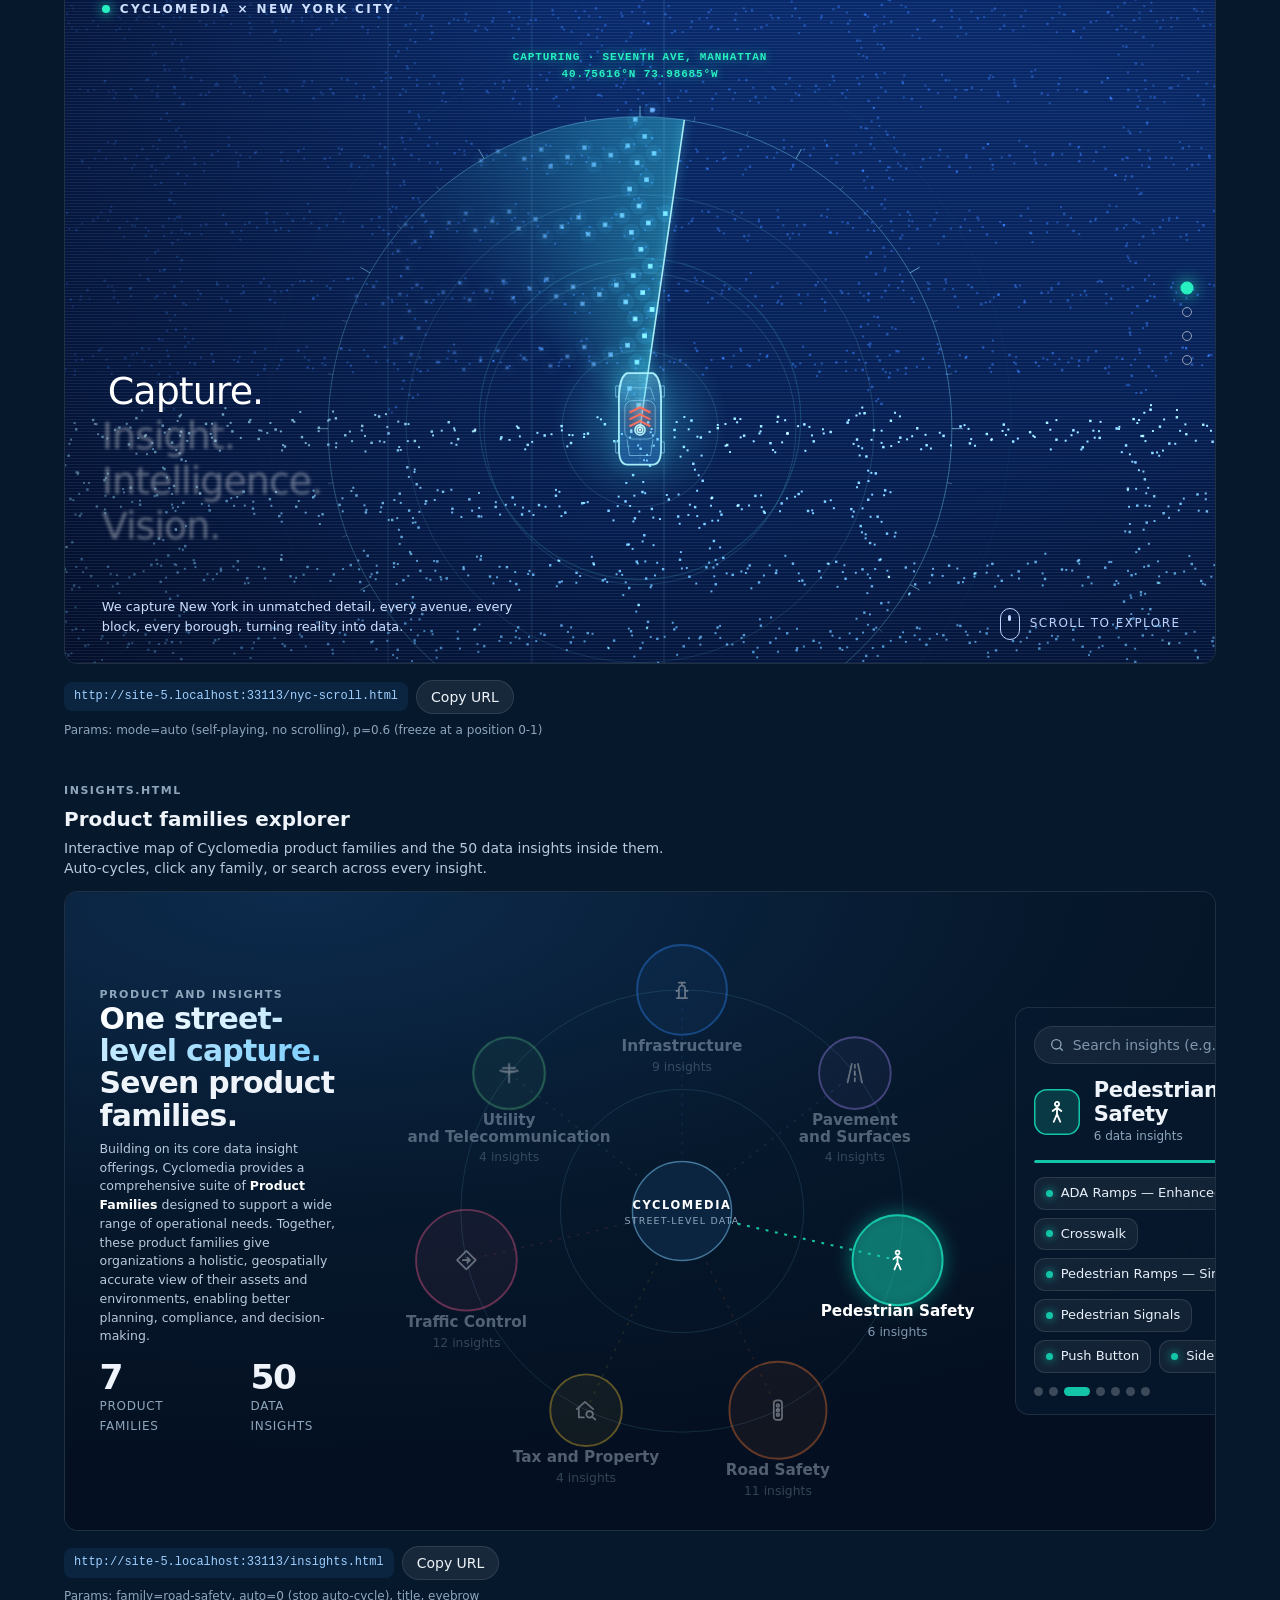
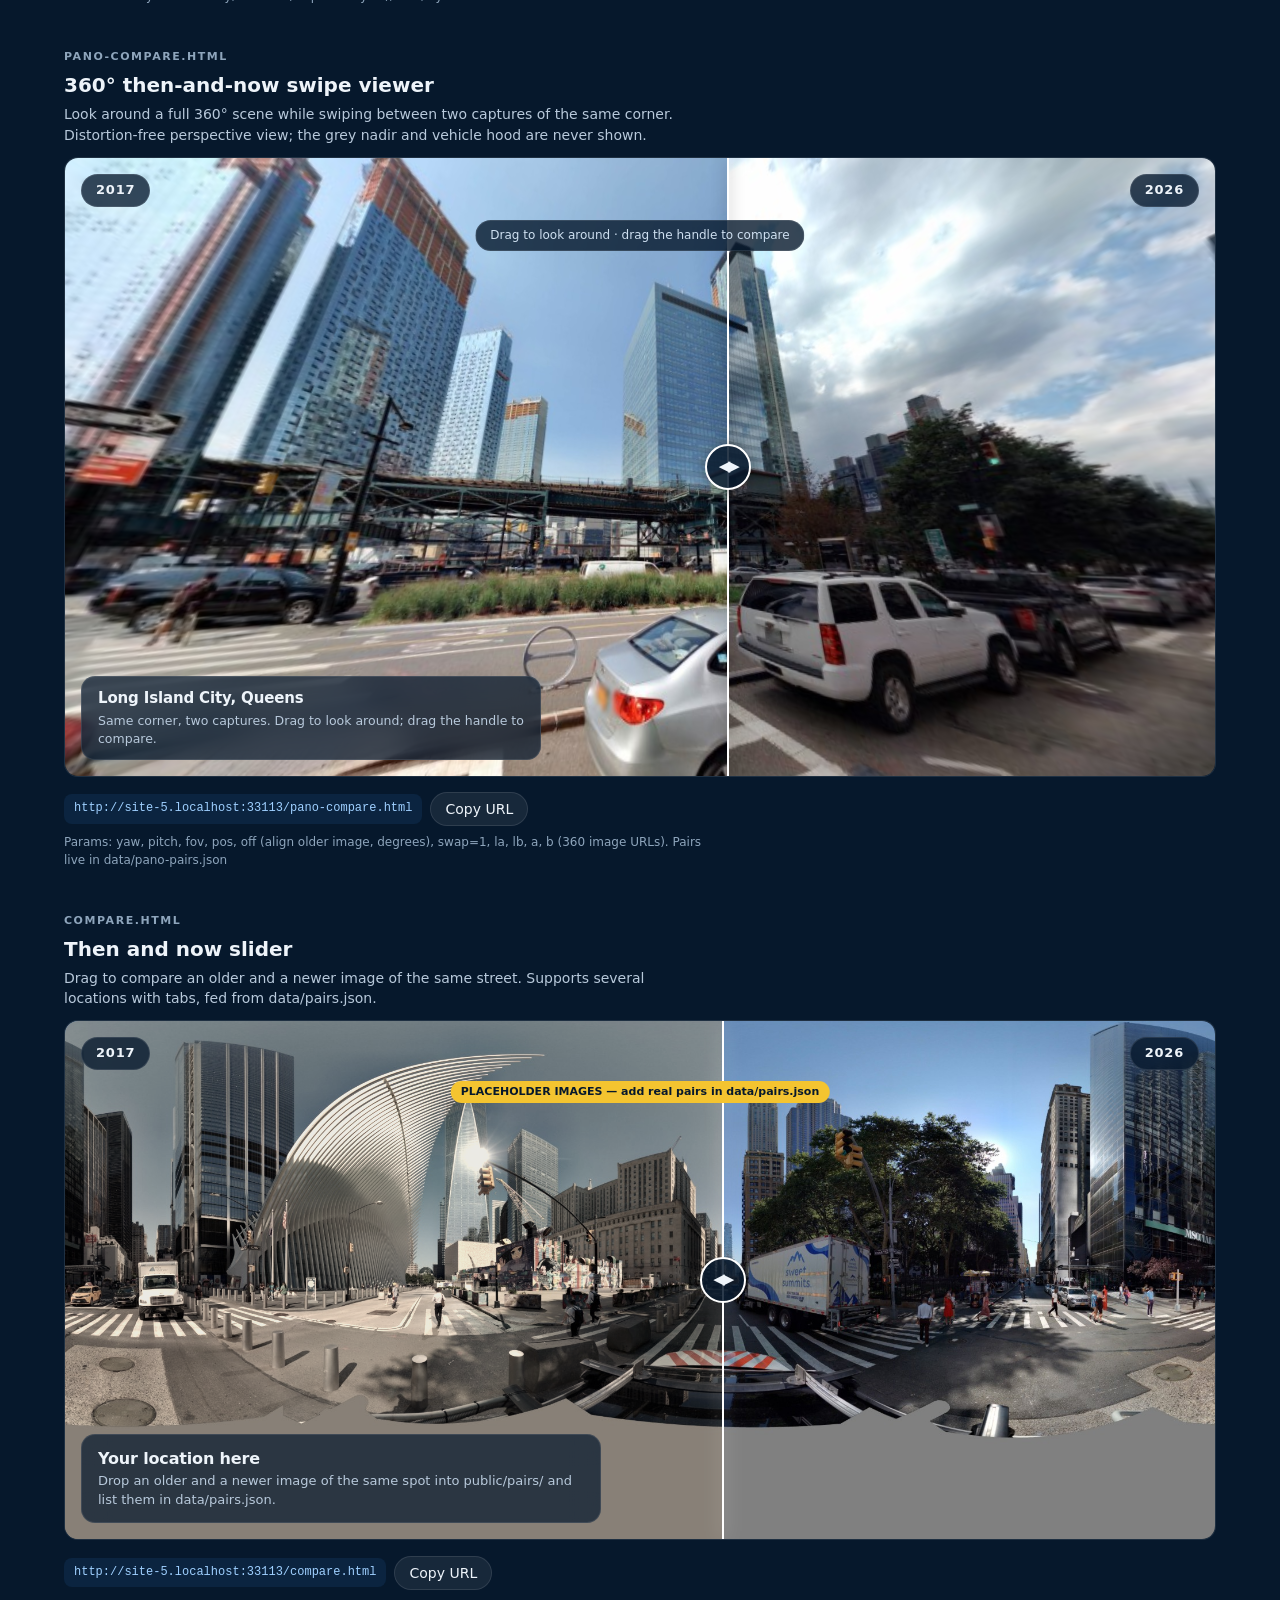
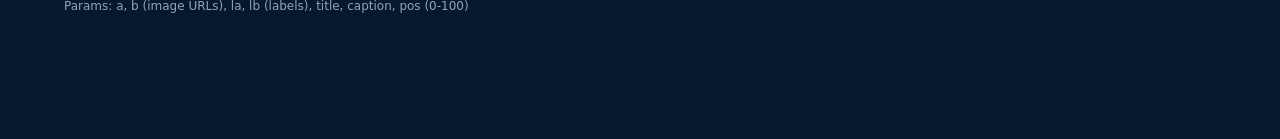
==== commit 79beeb91: "Add multi-metro coverage glow map; update NYC to full 2026 crawl (5.58M images, 10,144 miles) Co-Aut" ====
--- a/index.html
+++ b/index.html
@@ -12,7 +12,8 @@
 <script>
 const W=[
 ['coverage.html','Glow map · 2026 coverage','Every street-level image captured in 2026 lit up across the five boroughs. South-to-north reveal, pan and zoom, borough fly-to buttons, and a live count of images in view.','','Params: title, eyebrow, sub, sweep=0, color (hex, no #), fly=0 (hide borough buttons)',600],
-['stats.html','Animated stat strip','Count-up numbers. Edit the defaults to the figures you want to publish.','','Params: items=1.8M+:Images in 2026;5:Boroughs, dur (ms)',170],
+['metros.html','Glow map · major metros','The same glow map for NYC, DC, Philadelphia, Cleveland, Miami, Houston, Los Angeles and San Francisco, with metro tabs, images and est. road miles. Metros not yet scanned show a "scan pending" state.','','Params: metro=philadelphia, title, eyebrow, sweep=0, color, tabs=0 (hide tabs), auto=1 (cycle ready metros)',600],
+['stats.html','Animated stat strip','Count-up numbers. Edit the defaults to the figures you want to publish.','','Params: items=5.6M:Images in 2026;10,100+:Miles;5:Boroughs, dur (ms)',170],
 ['di-intro.html','Data Insights intro (animated)','A self-playing intro: a scan sweeps a New York street while assets lock on one by one, lines draw themselves, and a counter ticks up. Illustrative overlay.','','Params: loop=0 (play once and hold), text=0 (hide title/legend), title, sub, speed, t=6 (freeze at a time)',560],
 ['nyc-scroll.html','Scroll story: Capture to Vision','Four scroll-driven scenes: real 2026 capture trails along Seventh Ave, a street-level view with detected assets, a top-down city intersection with insight callouts, and the whole-city coverage map.','','Params: mode=auto (self-playing, no scrolling), p=0.6 (freeze at a position 0-1)',680],
 ['insights.html','Product families explorer','Interactive map of Cyclomedia product families and the 50 data insights inside them. Auto-cycles, click any family, or search across every insight.','','Params: family=road-safety, auto=0 (stop auto-cycle), title, eyebrow',640],
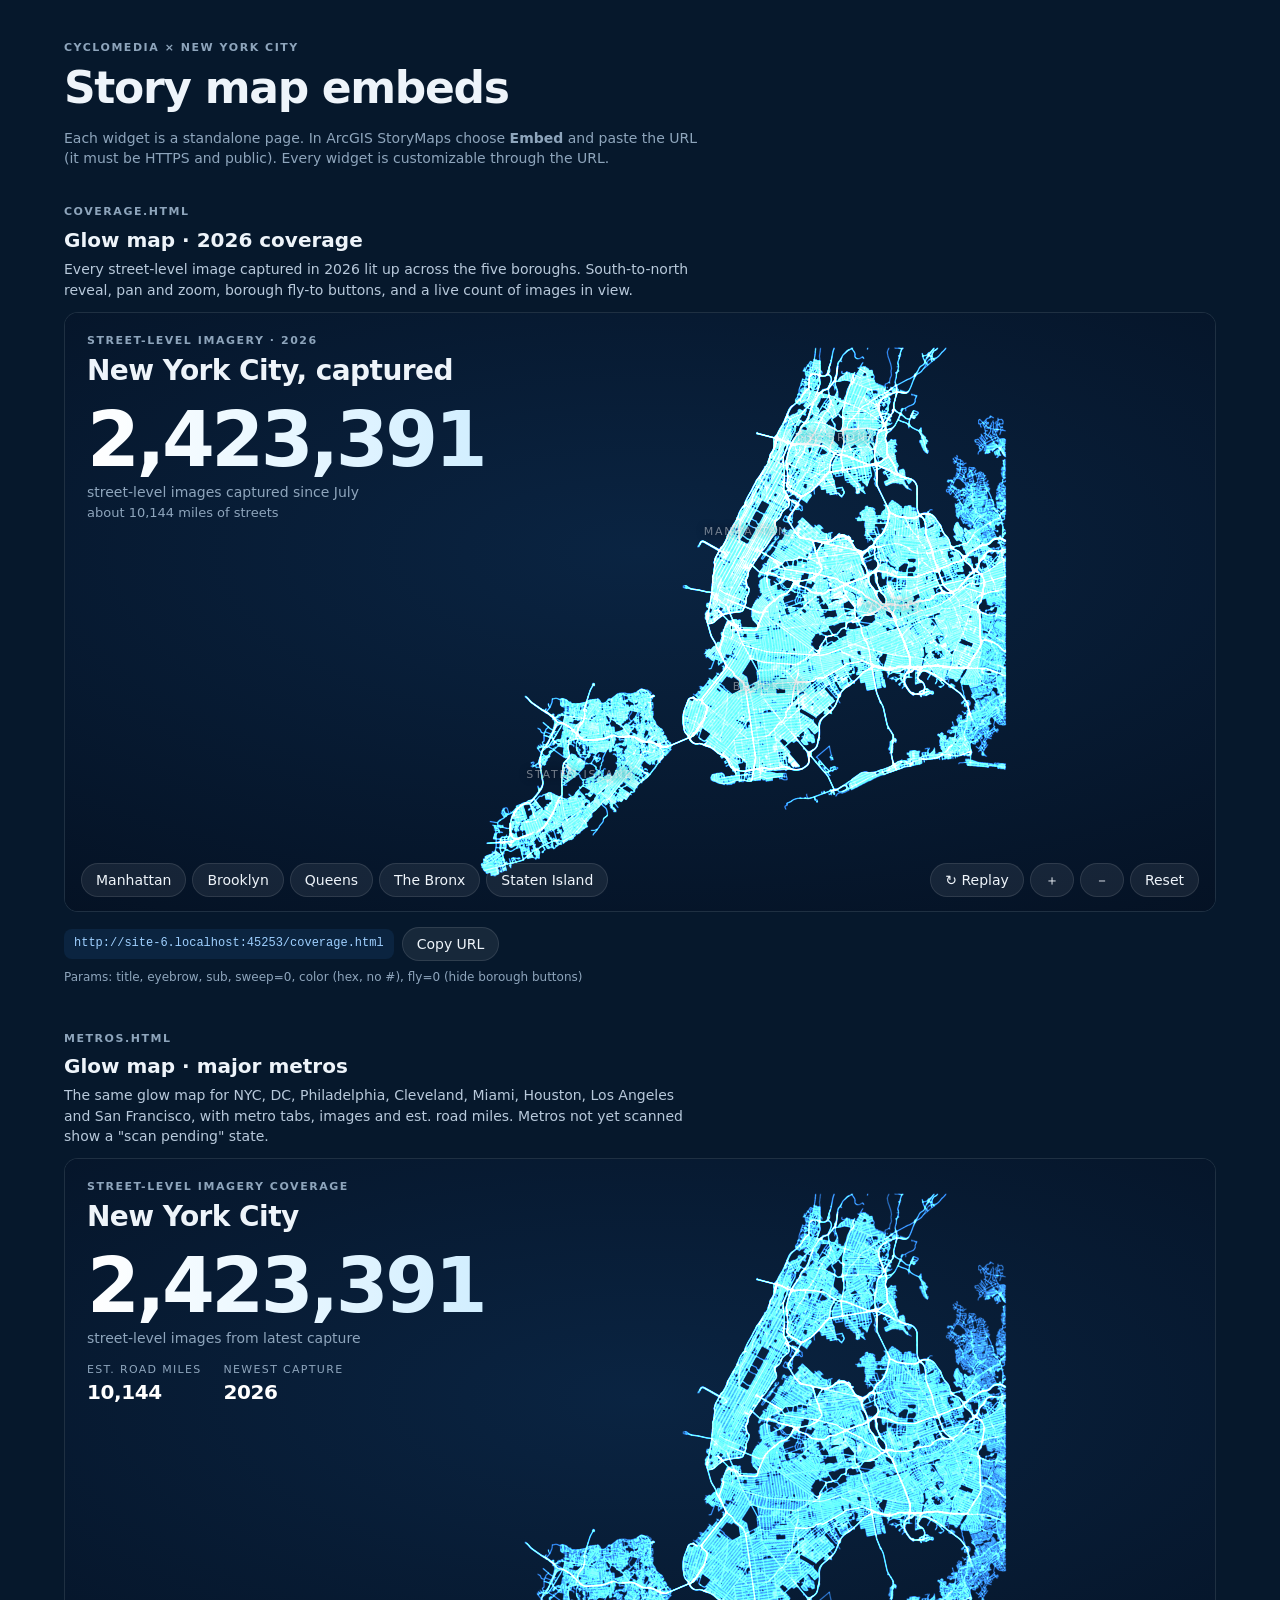
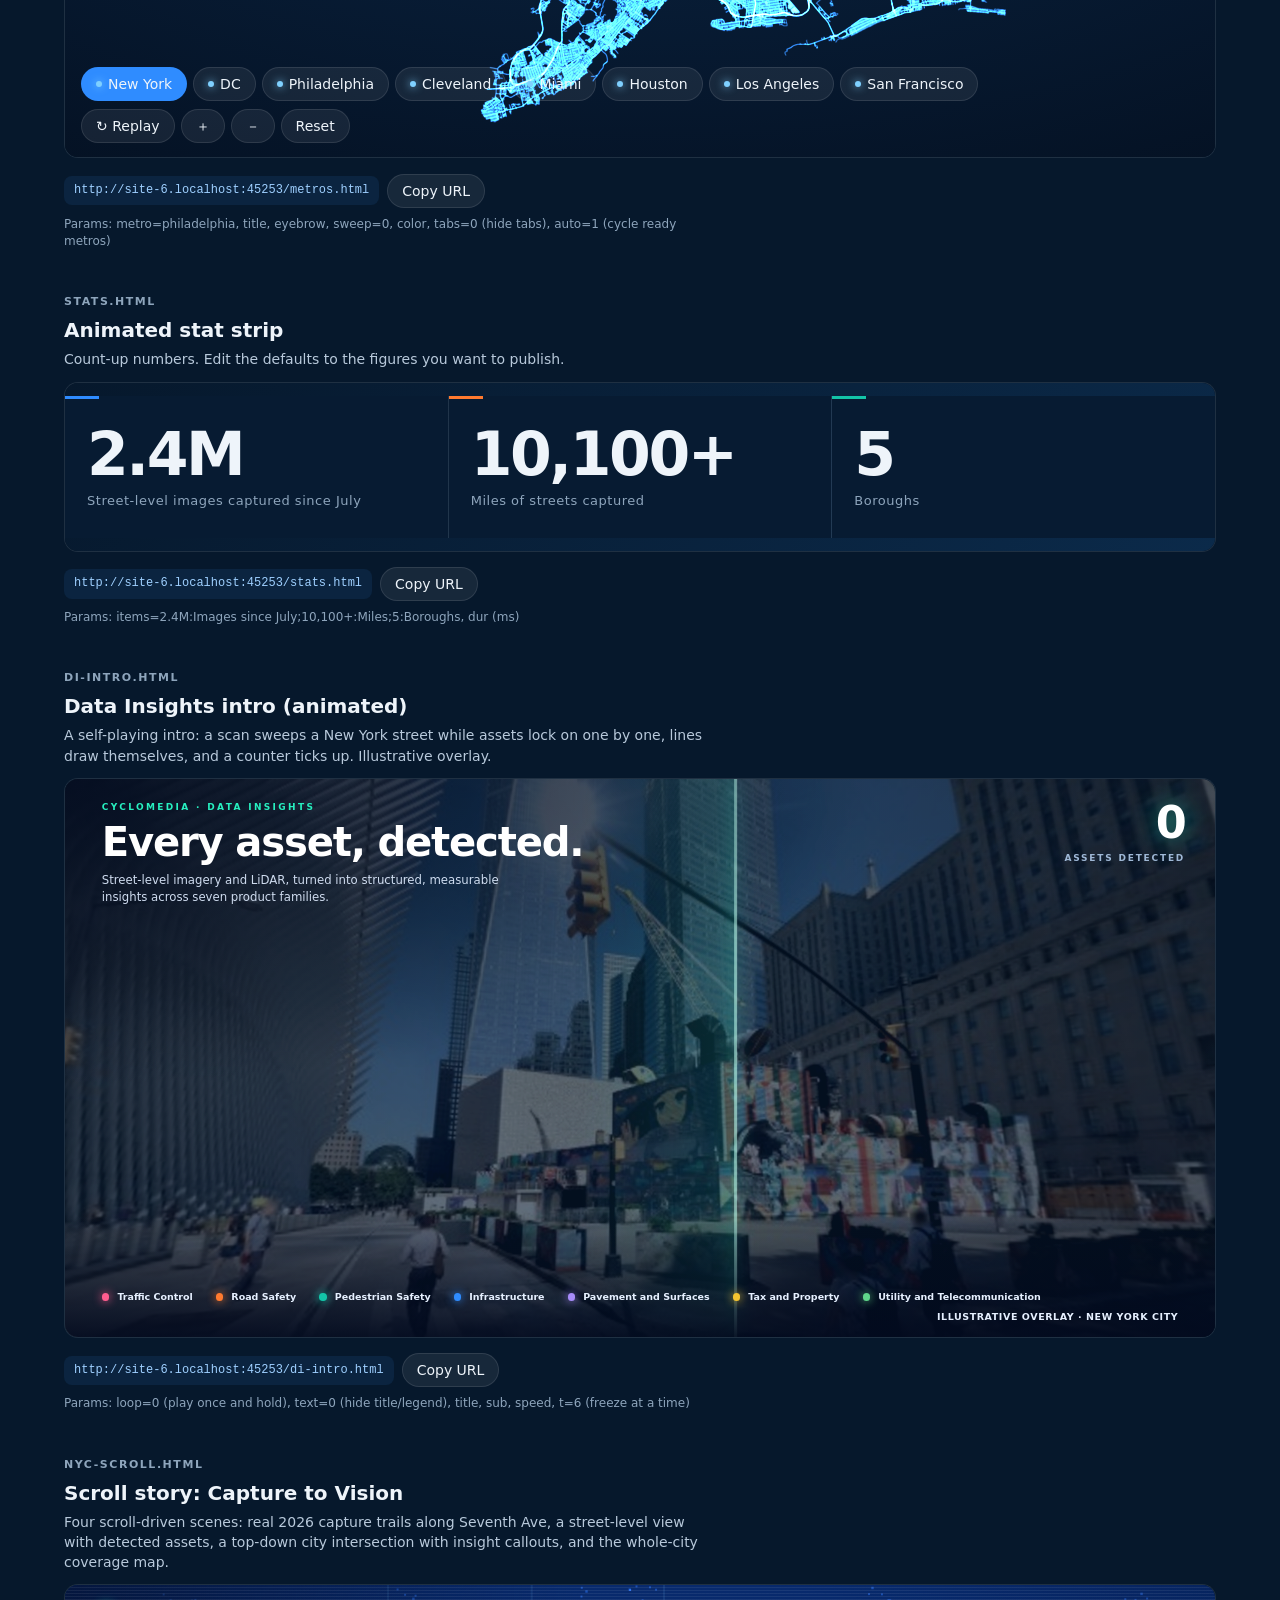
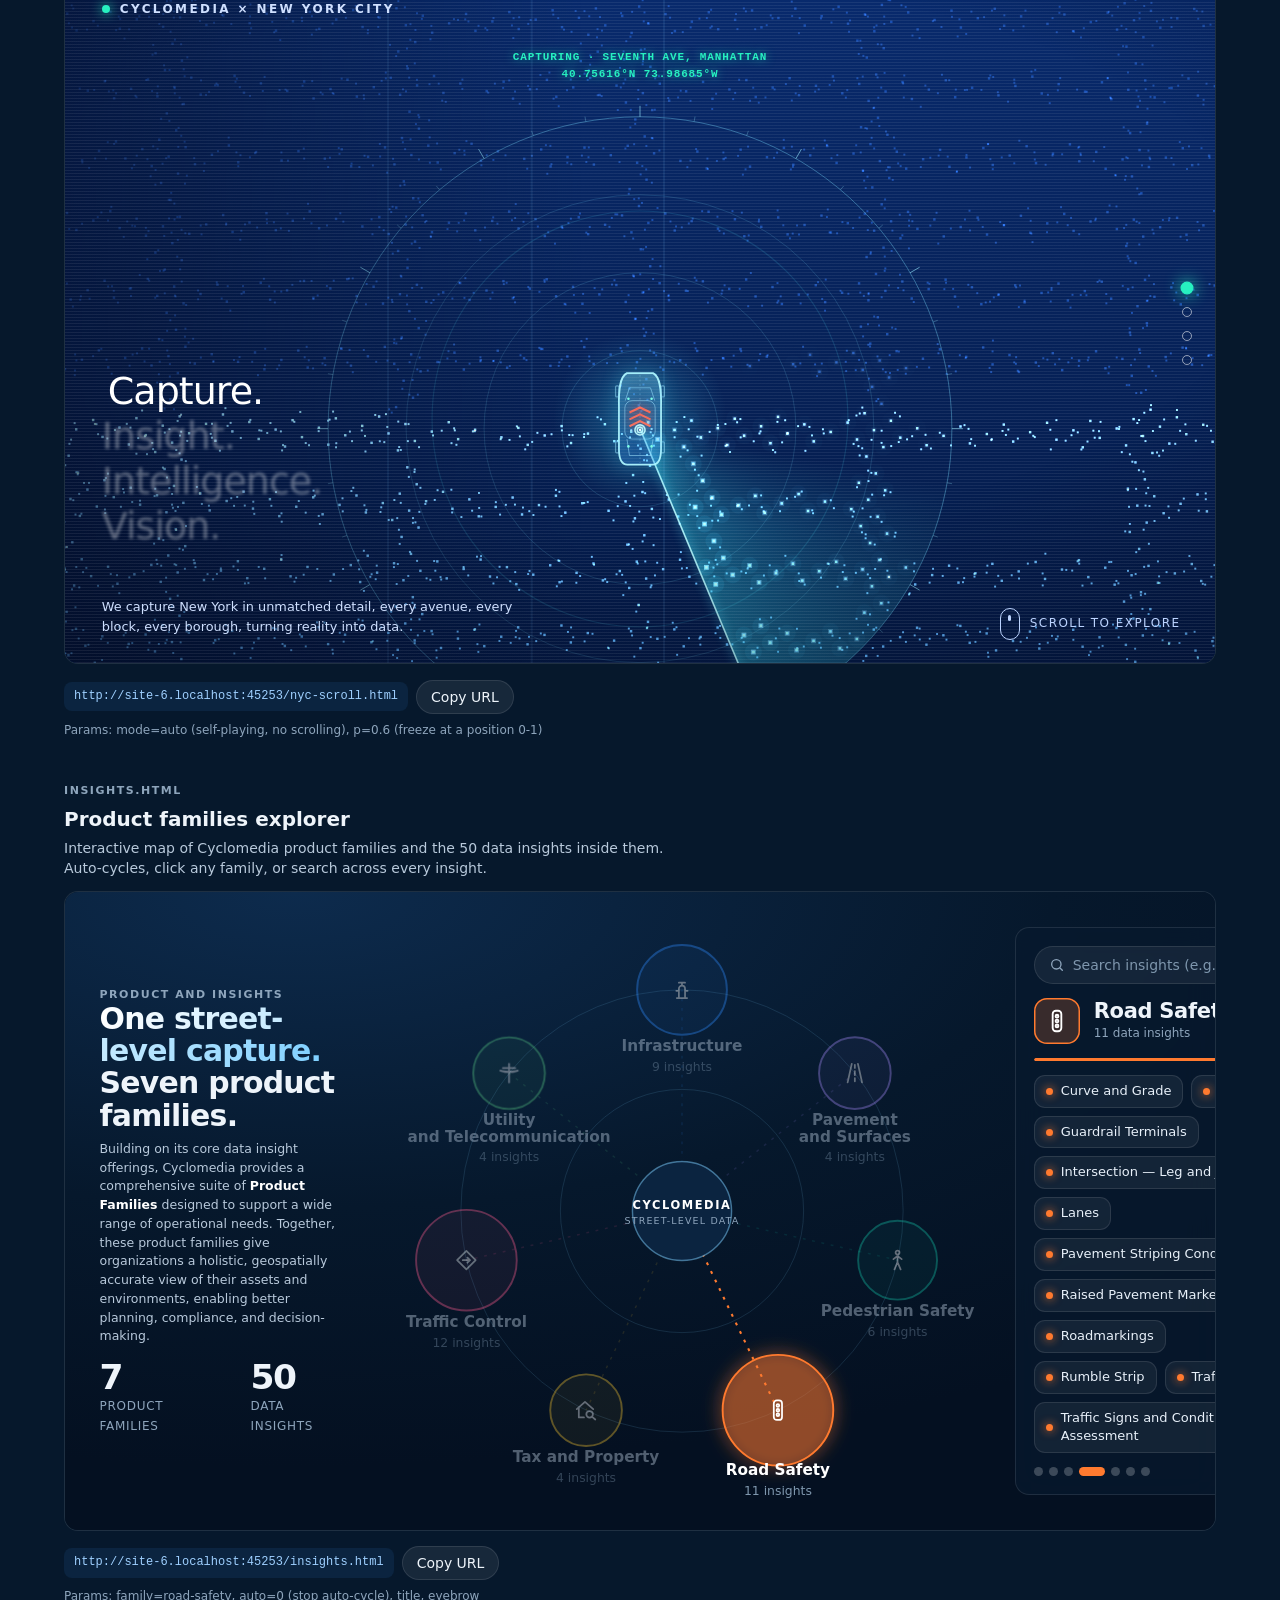
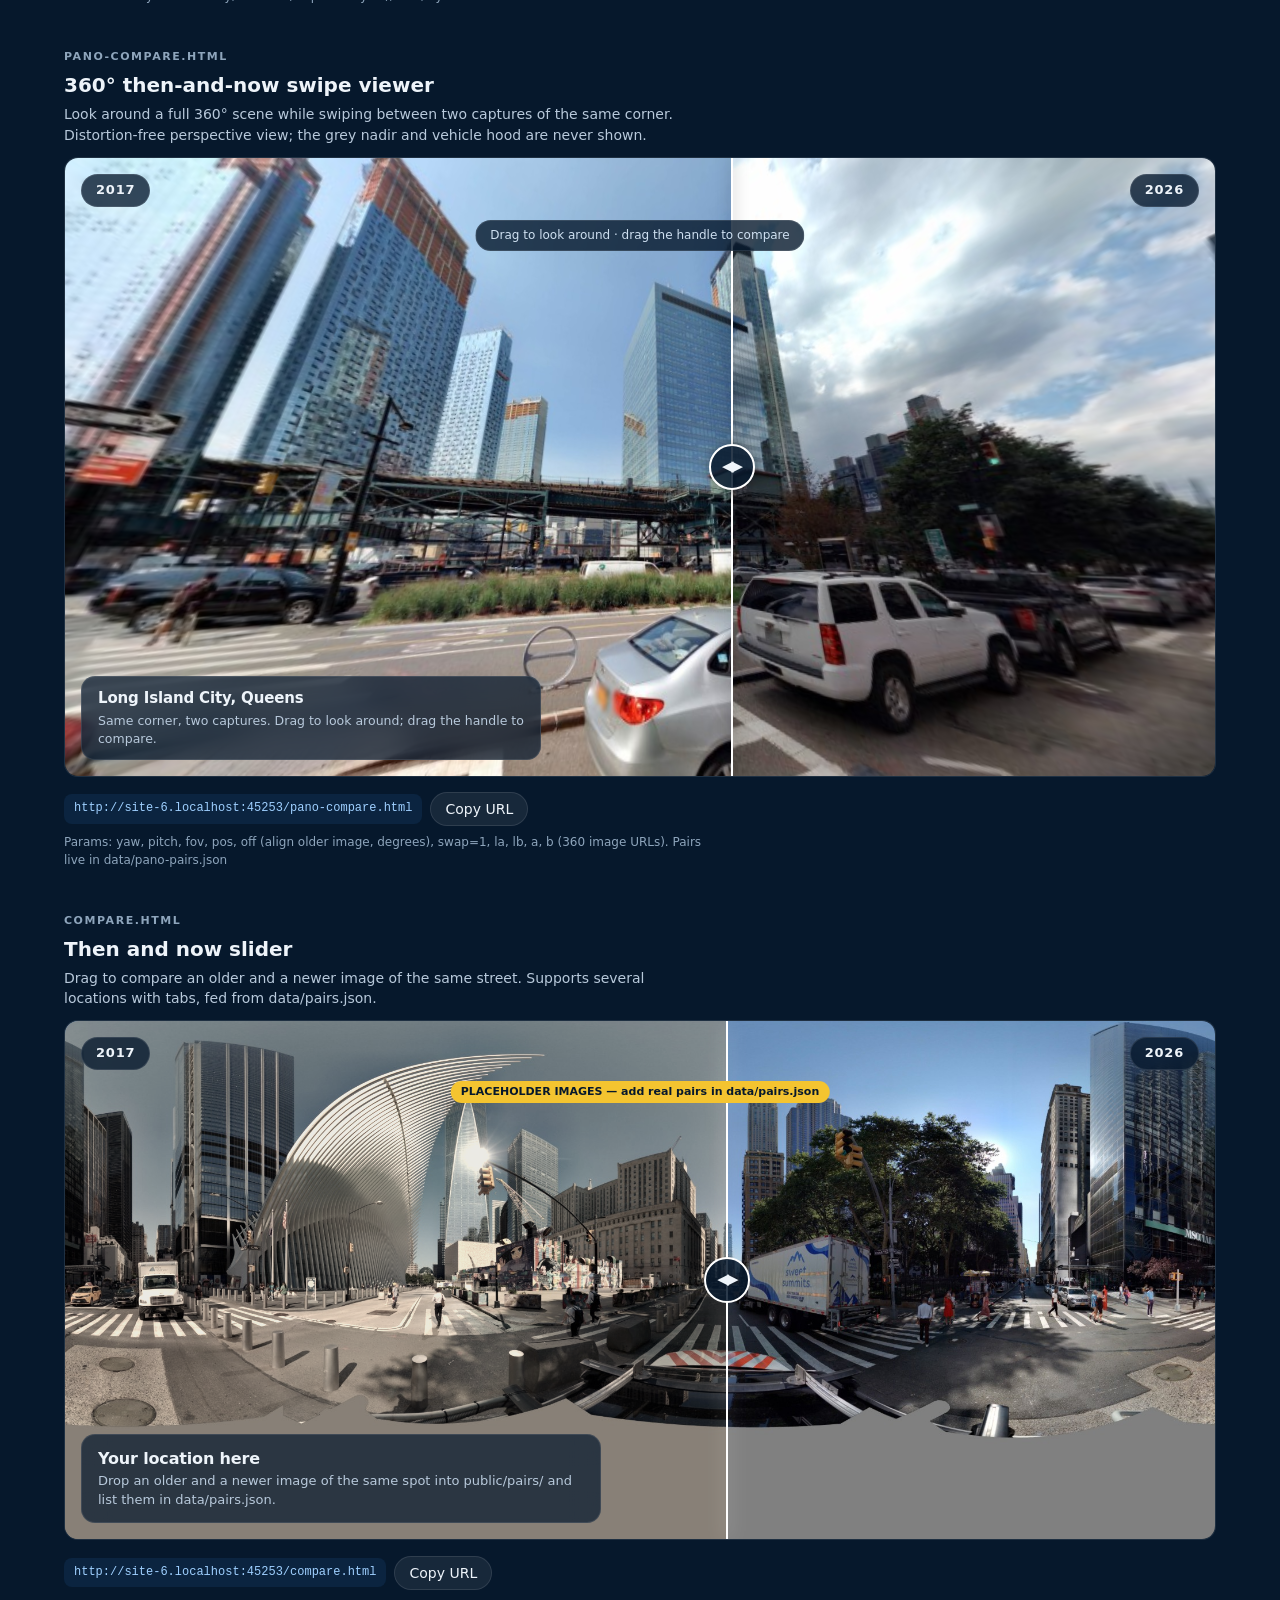
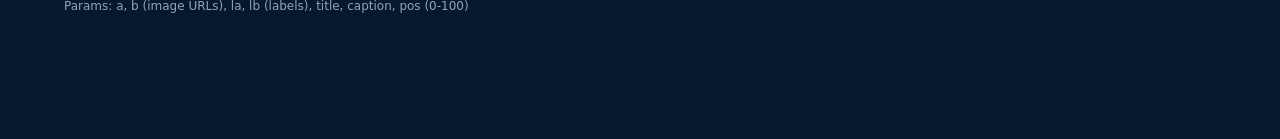
==== commit e870221d: "NYC headline images: count July onward only (2,423,391); map and mileage unchanged Co-Authored-By: C" ====
--- a/index.html
+++ b/index.html
@@ -13,7 +13,7 @@
 const W=[
 ['coverage.html','Glow map · 2026 coverage','Every street-level image captured in 2026 lit up across the five boroughs. South-to-north reveal, pan and zoom, borough fly-to buttons, and a live count of images in view.','','Params: title, eyebrow, sub, sweep=0, color (hex, no #), fly=0 (hide borough buttons)',600],
 ['metros.html','Glow map · major metros','The same glow map for NYC, DC, Philadelphia, Cleveland, Miami, Houston, Los Angeles and San Francisco, with metro tabs, images and est. road miles. Metros not yet scanned show a "scan pending" state.','','Params: metro=philadelphia, title, eyebrow, sweep=0, color, tabs=0 (hide tabs), auto=1 (cycle ready metros)',600],
-['stats.html','Animated stat strip','Count-up numbers. Edit the defaults to the figures you want to publish.','','Params: items=5.6M:Images in 2026;10,100+:Miles;5:Boroughs, dur (ms)',170],
+['stats.html','Animated stat strip','Count-up numbers. Edit the defaults to the figures you want to publish.','','Params: items=2.4M:Images since July;10,100+:Miles;5:Boroughs, dur (ms)',170],
 ['di-intro.html','Data Insights intro (animated)','A self-playing intro: a scan sweeps a New York street while assets lock on one by one, lines draw themselves, and a counter ticks up. Illustrative overlay.','','Params: loop=0 (play once and hold), text=0 (hide title/legend), title, sub, speed, t=6 (freeze at a time)',560],
 ['nyc-scroll.html','Scroll story: Capture to Vision','Four scroll-driven scenes: real 2026 capture trails along Seventh Ave, a street-level view with detected assets, a top-down city intersection with insight callouts, and the whole-city coverage map.','','Params: mode=auto (self-playing, no scrolling), p=0.6 (freeze at a position 0-1)',680],
 ['insights.html','Product families explorer','Interactive map of Cyclomedia product families and the 50 data insights inside them. Auto-cycles, click any family, or search across every insight.','','Params: family=road-safety, auto=0 (stop auto-cycle), title, eyebrow',640],
